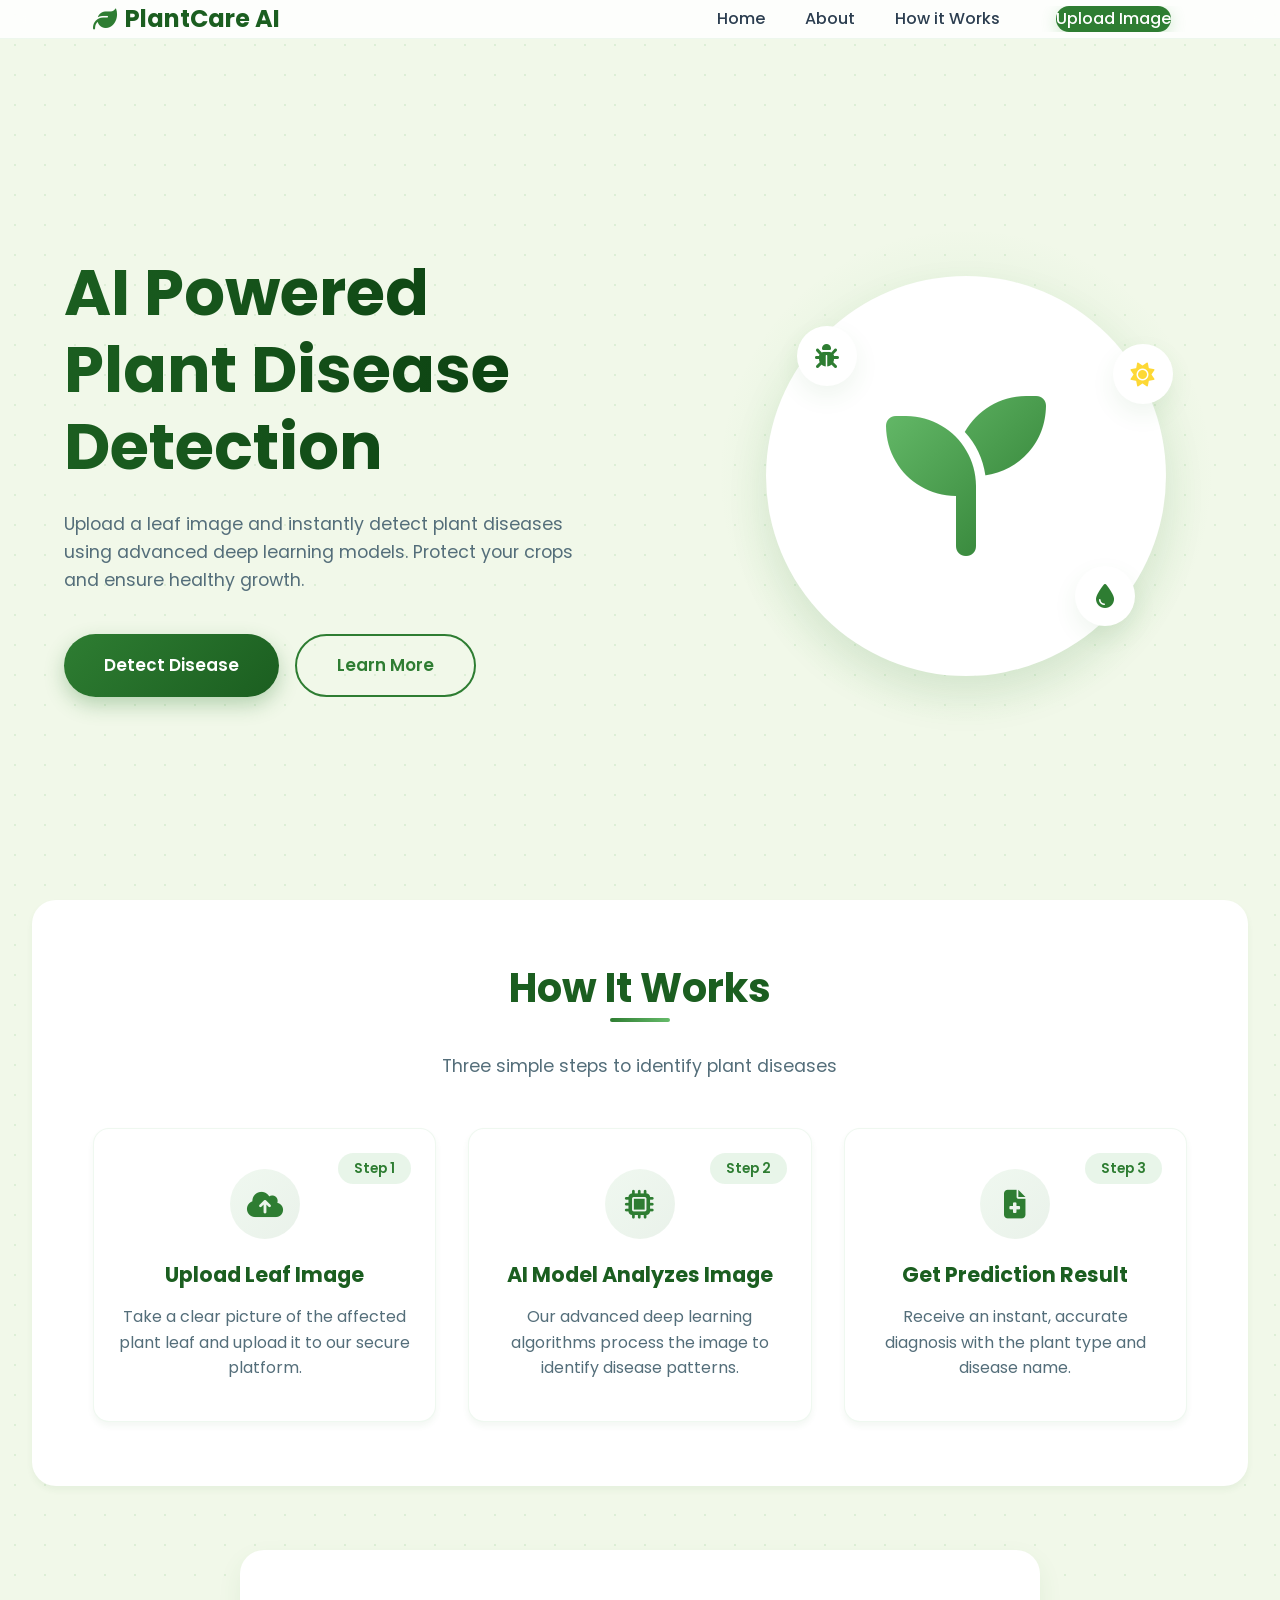
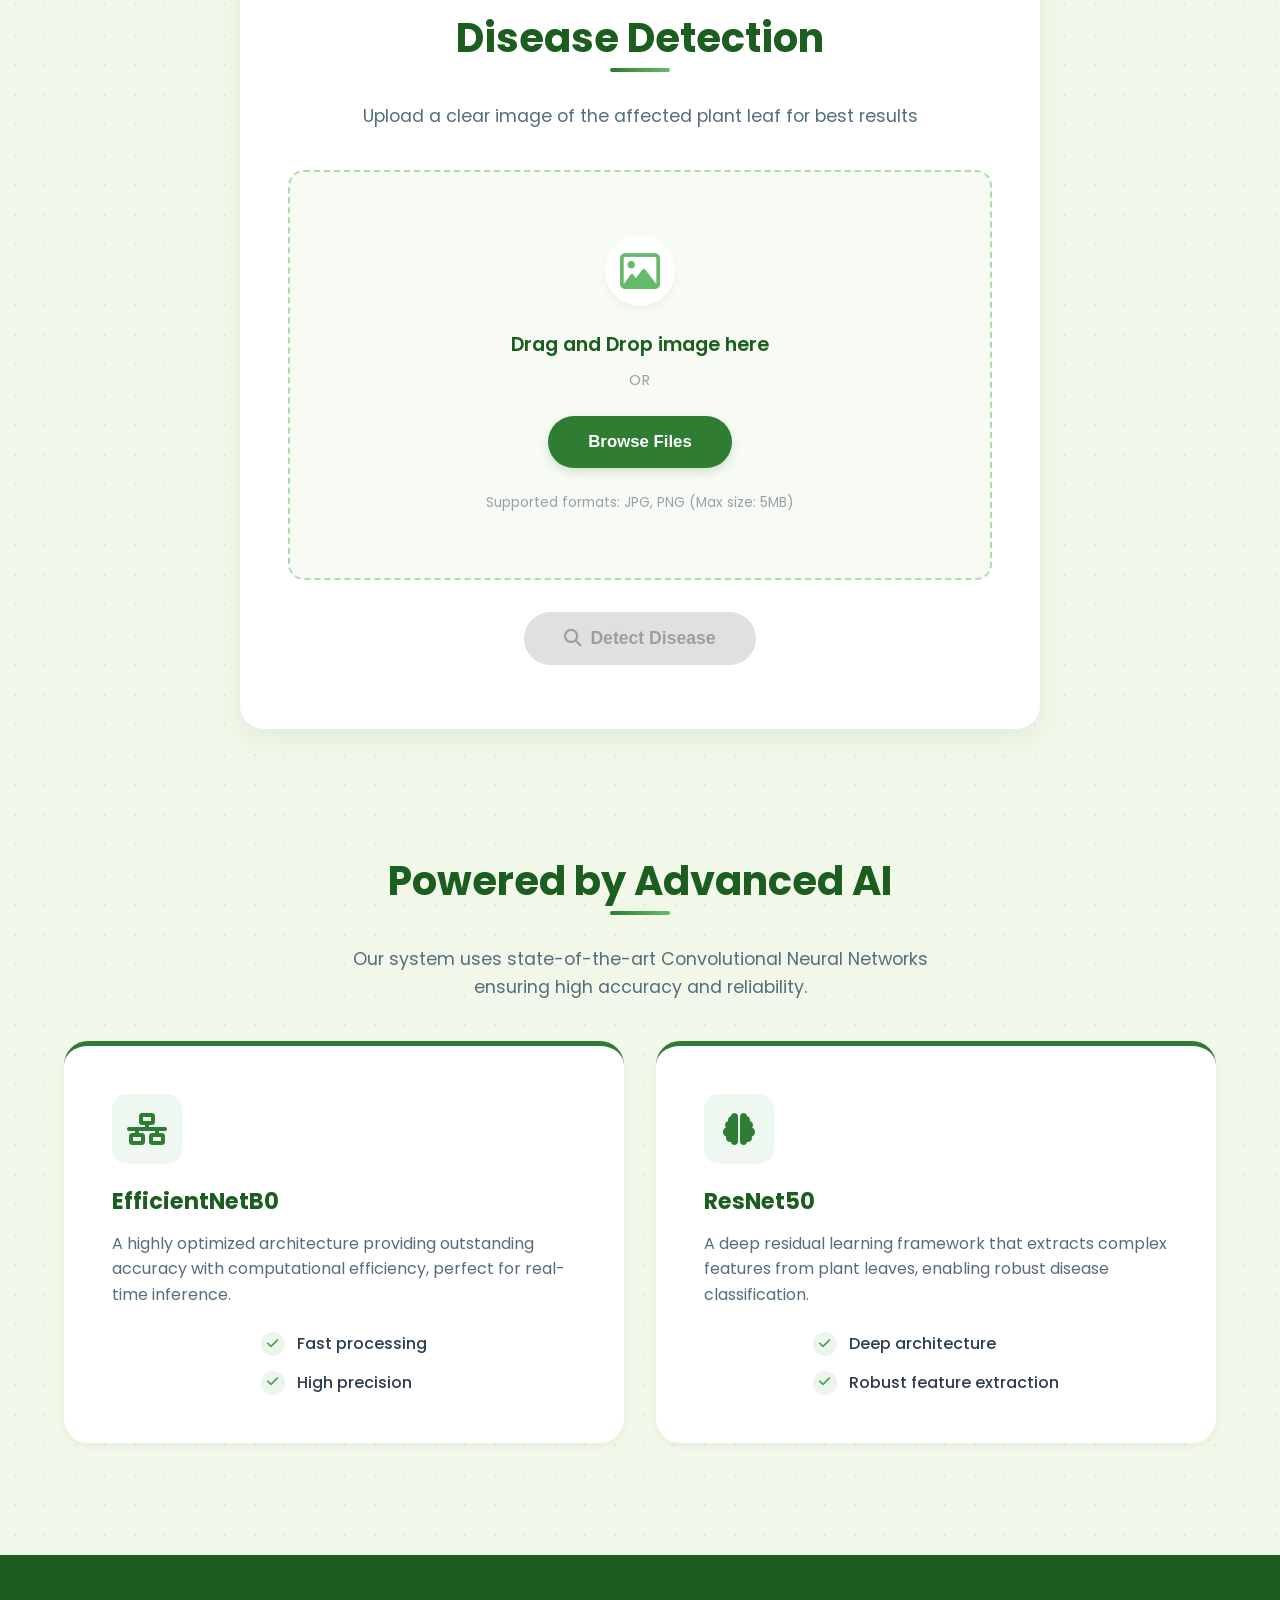
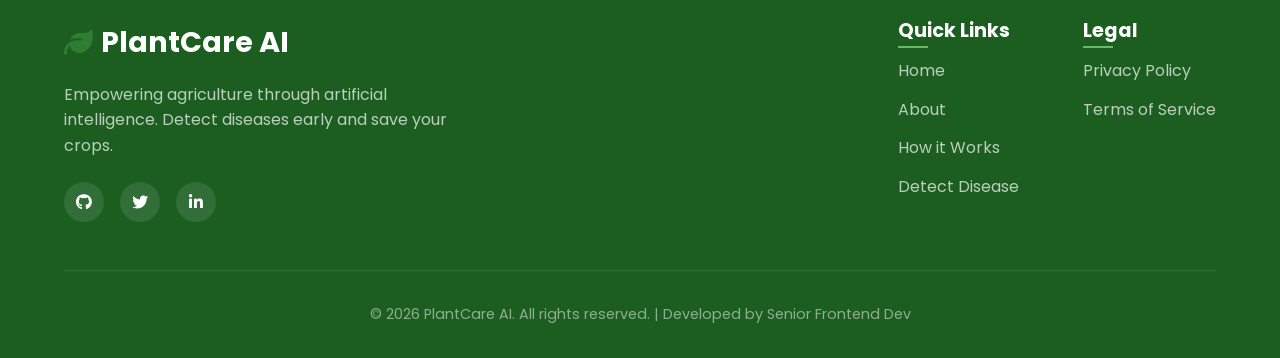
==== frontend/index.html @ 9125e63b "first commit" ====
<!DOCTYPE html>
<html lang="en">
<head>
    <meta charset="UTF-8">
    <meta name="viewport" content="width=device-width, initial-scale=1.0">
    <title>PlantCare AI - Plant Disease Detection</title>
    <!-- Google Fonts: Poppins -->
    <link rel="preconnect" href="https://fonts.googleapis.com">
    <link rel="preconnect" href="https://fonts.gstatic.com" crossorigin>
    <link href="https://fonts.googleapis.com/css2?family=Poppins:wght@300;400;500;600;700&display=swap" rel="stylesheet">
    <!-- Font Awesome for Icons -->
    <link rel="stylesheet" href="https://cdnjs.cloudflare.com/ajax/libs/font-awesome/6.4.0/css/all.min.css">
    <!-- Custom CSS -->
    <link rel="stylesheet" href="css/styles.css">
</head>
<body>
    <!-- Navbar -->
    <nav class="navbar" id="navbar">
        <div class="container nav-container">
            <a href="index.html" class="logo">
                <i class="fa-solid fa-leaf"></i> PlantCare AI
            </a>
            <ul class="nav-links" id="nav-links">
                <li class="mobile-close"><i class="fa-solid fa-times" id="close-menu-btn"></i></li>
                <li><a href="#home">Home</a></li>
                <li><a href="#about">About</a></li>
                <li><a href="#how-it-works">How it Works</a></li>
                <li><a href="#upload" class="nav-btn upload-btn">Upload Image</a></li>
            </ul>
            <div class="mobile-menu-btn" id="mobile-menu-btn">
                <i class="fa-solid fa-bars"></i>
            </div>
        </div>
    </nav>
    <div class="mobile-overlay" id="mobile-overlay"></div>

    <!-- Hero Section -->
    <section id="home" class="hero">
        <div class="container hero-container">
            <div class="hero-content">
                <h1>AI Powered Plant Disease Detection</h1>
                <p>Upload a leaf image and instantly detect plant diseases using advanced deep learning models. Protect your crops and ensure healthy growth.</p>
                <div class="hero-buttons">
                    <a href="#upload" class="btn cta-button">Detect Disease</a>
                    <a href="#how-it-works" class="btn secondary-button">Learn More</a>
                </div>
            </div>
            <div class="hero-image">
                <div class="image-wrapper">
                    <div class="hero-illustration">
                        <i class="fa-solid fa-seedling icon-main"></i>
                        <div class="floating-icon icon-1"><i class="fa-solid fa-bug"></i></div>
                        <div class="floating-icon icon-2"><i class="fa-solid fa-droplet"></i></div>
                        <div class="floating-icon icon-3"><i class="fa-solid fa-sun"></i></div>
                    </div>
                </div>
            </div>
        </div>
    </section>

    <!-- How it Works Section -->
    <section id="how-it-works" class="how-it-works">
        <div class="container">
            <div class="section-header">
                <h2>How It Works</h2>
                <p>Three simple steps to identify plant diseases</p>
            </div>
            <div class="steps-grid">
                <div class="step-card">
                    <div class="step-icon">
                        <i class="fa-solid fa-cloud-arrow-up"></i>
                    </div>
                    <div class="step-badge">Step 1</div>
                    <h3>Upload Leaf Image</h3>
                    <p>Take a clear picture of the affected plant leaf and upload it to our secure platform.</p>
                </div>
                <div class="step-card">
                    <div class="step-icon">
                        <i class="fa-solid fa-microchip"></i>
                    </div>
                    <div class="step-badge">Step 2</div>
                    <h3>AI Model Analyzes Image</h3>
                    <p>Our advanced deep learning algorithms process the image to identify disease patterns.</p>
                </div>
                <div class="step-card">
                    <div class="step-icon">
                        <i class="fa-solid fa-file-medical"></i>
                    </div>
                    <div class="step-badge">Step 3</div>
                    <h3>Get Prediction Result</h3>
                    <p>Receive an instant, accurate diagnosis with the plant type and disease name.</p>
                </div>
            </div>
        </div>
    </section>

    <!-- Image Upload Section -->
    <section id="upload" class="upload-section">
        <div class="container">
            <div class="upload-wrapper">
                <div class="section-header">
                    <h2>Disease Detection</h2>
                    <p>Upload a clear image of the affected plant leaf for best results</p>
                </div>
                
                <div class="upload-card" id="drop-area">
                    <div class="upload-content" id="upload-content">
                        <div class="upload-icon-wrapper">
                            <i class="fa-regular fa-image upload-icon"></i>
                        </div>
                        <p class="upload-title">Drag and Drop image here</p>
                        <span class="upload-divider">or</span>
                        <button class="btn browse-btn" onclick="document.getElementById('file-input').click()">Browse Files</button>
                        <input type="file" id="file-input" hidden accept=".jpg, .jpeg, .png">
                        <p class="file-info">Supported formats: JPG, PNG (Max size: 5MB)</p>
                    </div>
                    
                    <!-- Preview area (hidden initially) -->
                    <div class="preview-container hidden" id="preview-container">
                        <div class="image-preview-wrapper">
                            <img id="image-preview" src="" alt="Image Preview">
                            <button class="remove-btn" id="remove-btn" title="Remove image">
                                <i class="fa-solid fa-times"></i>
                            </button>
                        </div>
                        <div class="file-details">
                            <i class="fa-solid fa-file-image"></i>
                            <span id="file-name-display">image.jpg</span>
                        </div>
                    </div>
                </div>

                <div class="action-buttons">
                    <!-- If the user wants to browse again, they can click Upload Image -->
                    <button id="upload-btn-trigger" class="btn secondary-button" onclick="document.getElementById('file-input').click()" style="display: none;">Upload New Image</button>
                    <button id="detect-btn" class="btn detect-btn" disabled>
                        <i class="fa-solid fa-magnifying-glass"></i> Detect Disease
                    </button>
                </div>

                <!-- Loading State -->
                <div id="loading" class="loading-state hidden">
                    <div class="loader">
                        <div class="circular-loader"></div>
                    </div>
                    <p>AI is analyzing the image...</p>
                    <div class="progress-bar"><div class="progress-fill"></div></div>
                </div>

                <!-- Result Section -->
                <div id="result-section" class="result-section hidden">
                    <h3><i class="fa-solid fa-clipboard-check"></i> Prediction Result</h3>
                    <div class="result-card">
                        <div class="result-grid">
                            <div class="result-item">
                                <div class="result-icon plant-icon"><i class="fa-solid fa-leaf"></i></div>
                                <div class="result-details">
                                    <span class="label">Plant Type</span>
                                    <span class="value badge-plant" id="res-plant">-</span>
                                </div>
                            </div>
                            <div class="result-item">
                                <div class="result-icon disease-icon"><i class="fa-solid fa-virus"></i></div>
                                <div class="result-details">
                                    <span class="label">Disease</span>
                                    <span class="value badge-disease" id="res-disease">-</span>
                                </div>
                            </div>
                            <div class="result-item">
                                <div class="result-icon confidence-icon"><i class="fa-solid fa-chart-pie"></i></div>
                                <div class="result-details">
                                    <span class="label">Confidence Score</span>
                                    <div class="confidence-wrapper">
                                        <span class="value badge-confidence" id="res-confidence">-</span>
                                    </div>
                                </div>
                            </div>
                        </div>
                        <div class="result-actions">
                            <a href="result.html" class="btn outline-btn">View Detailed Report</a>
                        </div>
                    </div>
                </div>
            </div>
        </div>
    </section>

    <!-- Model Info Section -->
    <section id="about" class="model-info">
        <div class="container">
            <div class="info-content">
                <div class="section-header">
                    <h2>Powered by Advanced AI</h2>
                    <p>Our system uses state-of-the-art Convolutional Neural Networks ensuring high accuracy and reliability.</p>
                </div>
                
                <div class="models-grid">
                    <div class="model-card">
                        <div class="model-icon">
                            <i class="fa-solid fa-network-wired"></i>
                        </div>
                        <h3>EfficientNetB0</h3>
                        <p>A highly optimized architecture providing outstanding accuracy with computational efficiency, perfect for real-time inference.</p>
                        <ul class="model-features">
                            <li><i class="fa-solid fa-check"></i> Fast processing</li>
                            <li><i class="fa-solid fa-check"></i> High precision</li>
                        </ul>
                    </div>
                    <div class="model-card">
                        <div class="model-icon">
                            <i class="fa-solid fa-brain"></i>
                        </div>
                        <h3>ResNet50</h3>
                        <p>A deep residual learning framework that extracts complex features from plant leaves, enabling robust disease classification.</p>
                        <ul class="model-features">
                            <li><i class="fa-solid fa-check"></i> Deep architecture</li>
                            <li><i class="fa-solid fa-check"></i> Robust feature extraction</li>
                        </ul>
                    </div>
                </div>
            </div>
        </div>
    </section>

    <!-- Footer -->
    <footer>
        <div class="container footer-container">
            <div class="footer-content">
                <div class="footer-brand">
                    <a href="#" class="logo footer-logo">
                        <i class="fa-solid fa-leaf"></i> PlantCare AI
                    </a>
                    <p class="footer-desc">Empowering agriculture through artificial intelligence. Detect diseases early and save your crops.</p>
                    <div class="social-links">
                        <a href="#" class="social-icon"><i class="fa-brands fa-github"></i></a>
                        <a href="#" class="social-icon"><i class="fa-brands fa-twitter"></i></a>
                        <a href="#" class="social-icon"><i class="fa-brands fa-linkedin-in"></i></a>
                    </div>
                </div>
                
                <div class="footer-links">
                    <div class="link-group">
                        <h4>Quick Links</h4>
                        <ul>
                            <li><a href="#home">Home</a></li>
                            <li><a href="#about">About</a></li>
                            <li><a href="#how-it-works">How it Works</a></li>
                            <li><a href="#upload">Detect Disease</a></li>
                        </ul>
                    </div>
                    <div class="link-group">
                        <h4>Legal</h4>
                        <ul>
                            <li><a href="#">Privacy Policy</a></li>
                            <li><a href="#">Terms of Service</a></li>
                        </ul>
                    </div>
                </div>
            </div>
            <div class="footer-bottom">
                <p>&copy; 2026 PlantCare AI. All rights reserved. | Developed by Senior Frontend Dev</p>
            </div>
        </div>
    </footer>

    <!-- Custom JS -->
    <script src="js/script.js"></script>
</body>
</html>
---- frontend/css/styles.css ----
/* 
   PlantCare AI - Main Stylesheet
   Theme: Plant / Nature / Agriculture
   Mobile-First Responsive Design
*/

/* --- Variables --- */
:root {
    /* Primary Colors */
    --dark-green: #1B5E20;
    --leaf-green: #2E7D32;
    --light-green: #66BB6A;
    --accent-green: #4CAF50;

    /* Background & Neutrals */
    --bg-color: #F1F8E9;
    --bg-card: #FFFFFF;
    --white: #FFFFFF;

    /* Text Colors */
    --text-main: #2C3E50;
    --text-muted: #546E7A;
    --text-light: #90A4AE;

    /* Status Colors */
    --success: #43A047;
    --warning: #FDD835;
    --danger: #E53935;
    --info: #1E88E5;

    /* Effects */
    --shadow-sm: 0 0.25rem 0.375rem rgba(46, 125, 50, 0.06);
    --shadow-md: 0 0.625rem 1.5rem rgba(46, 125, 50, 0.08);
    --shadow-lg: 0 1.25rem 2.5rem rgba(46, 125, 50, 0.12);
    --shadow-hover: 0 1rem 2.2rem rgba(46, 125, 50, 0.18);
    --transition: all 0.3s cubic-bezier(0.25, 0.8, 0.25, 1);

    /* Border Radius */
    --border-radius-sm: 0.5rem;
    --border-radius-md: 1rem;
    --border-radius-lg: 1.5rem;
}

/* --- Base Reset & Setup --- */
* {
    margin: 0;
    padding: 0;
    box-sizing: border-box;
}

html {
    scroll-behavior: smooth;
    font-size: 16px;
}

body {
    font-family: 'Poppins', sans-serif;
    background-color: var(--bg-color);
    color: var(--text-main);
    line-height: 1.6;
    overflow-x: hidden;
    position: relative;
    background-image: radial-gradient(rgba(102, 187, 106, 0.15) 1px, transparent 1px);
    background-size: 30px 30px;
}

img {
    max-width: 100%;
    height: auto;
    display: block;
}

/* --- Layout Containers --- */
.container {
    width: 90%;
    max-width: 1200px;
    margin: 0 auto;
}

section {
    padding: 4rem 0;
}

/* --- Typography --- */
h1,
h2,
h3,
h4,
h5,
h6 {
    font-weight: 700;
    color: var(--dark-green);
    line-height: 1.2;
}

a {
    text-decoration: none;
    color: inherit;
    transition: var(--transition);
}

ul {
    list-style: none;
}

/* --- Common Components --- */
.section-header {
    text-align: center;
    margin-bottom: 2.5rem;
}

.section-header h2 {
    font-size: clamp(2rem, 5vw, 2.5rem);
    margin-bottom: 1rem;
    position: relative;
    display: inline-block;
}

.section-header h2::after {
    content: '';
    position: absolute;
    width: 60px;
    height: 4px;
    background: linear-gradient(90deg, var(--leaf-green), var(--light-green));
    bottom: -10px;
    left: 50%;
    transform: translateX(-50%);
    border-radius: 2px;
}

.section-header p {
    color: var(--text-muted);
    font-size: 1.1rem;
    max-width: 600px;
    margin: 1.5rem auto 0;
}

/* Buttons */
.btn {
    display: flex;
    justify-content: center;
    align-items: center;
    text-align: center;
    padding: 1rem;
    border-radius: 50px;
    font-weight: 600;
    font-size: 1.05rem;
    cursor: pointer;
    transition: var(--transition);
    border: none;
    min-height: 44px;
    /* Mobile touch target size */
    width: 100%;
    /* Default mobile width */
}

.cta-button {
    background: linear-gradient(135deg, var(--leaf-green), var(--dark-green));
    color: var(--white);
    box-shadow: 0 8px 20px rgba(46, 125, 50, 0.3);
}

.cta-button:hover {
    transform: translateY(-3px);
    box-shadow: 0 12px 25px rgba(46, 125, 50, 0.4);
    color: var(--white);
}

.secondary-button {
    background: transparent;
    color: var(--leaf-green);
    border: 2px solid var(--leaf-green);
}

.secondary-button:hover {
    background: rgba(46, 125, 50, 0.05);
}

.outline-btn {
    border: 2px solid var(--leaf-green);
    color: var(--leaf-green);
    display: inline-flex;
}

.outline-btn:hover {
    background: var(--leaf-green);
    color: var(--white);
}

/* --- Navbar (Mobile First) --- */
.navbar {
    position: fixed;
    top: 0;
    left: 0;
    width: 100%;
    background: rgba(255, 255, 255, 0.85);
    backdrop-filter: blur(12px);
    -webkit-backdrop-filter: blur(12px);
    z-index: 1000;
    border-bottom: 1px solid rgba(102, 187, 106, 0.1);
    transition: var(--transition);
    padding: 0 2rem;
}

.navbar.scrolled {
    box-shadow: var(--shadow-sm);
    background: rgba(255, 255, 255, 0.95);
    padding: 0.5rem 0;
}

.nav-container {
    display: flex;
    justify-content: space-between;
    align-items: center;
}

.logo {
    font-size: 1.5rem;
    font-weight: 700;
    color: var(--dark-green);
    display: flex;
    align-items: center;
    gap: 0.5rem;
    z-index: 1001;
}

.logo i {
    color: var(--leaf-green);
}

/* Mobile Menu Button */
.mobile-menu-btn {
    display: block;
    font-size: 1.5rem;
    color: var(--dark-green);
    cursor: pointer;
    z-index: 1001;
    min-height: 44px;
    min-width: 44px;
    display: flex;
    align-items: center;
    justify-content: center;
}

.mobile-close {
    display: block;
    text-align: right;
    margin-bottom: 2rem;
    font-size: 1.5rem;
    color: var(--dark-green);
    cursor: pointer;
}

/* Sliding Mobile Nav */
.nav-links {
    position: fixed;
    top: 0;
    right: -100%;
    height: 100vh;
    width: 80%;
    max-width: 800px;
    background: var(--white);
    box-shadow: -5px 0 15px rgba(0, 0, 0, 0.1);
    display: flex;
    flex-direction: column;
    padding: 2rem;
    transition: right 0.4s ease;
    z-index: 1002;
    overflow-y: auto;
    gap: 1.5rem;
}

.nav-links.active {
    right: 0;
}

.mobile-overlay {
    position: fixed;
    top: 0;
    left: 0;
    width: 100%;
    height: 100%;
    background: rgba(0, 0, 0, 0.5);
    z-index: 1000;
    display: none;
    opacity: 0;
    transition: opacity 0.4s ease;
}

.mobile-overlay.active {
    display: block;
    opacity: 1;
}

.nav-links a {
    color: var(--text-main);
    font-weight: 500;
    font-size: 1.2rem;
    position: relative;
    display: block;
    padding: 1rem 0;
    border-bottom: 1px solid rgba(0, 0, 0, 0.05);
}

.nav-btn {
    background: linear-gradient(135deg, var(--light-green), var(--leaf-green));
    color: var(--white) !important;
    text-align: center;
    border-radius: 50px;
    margin-top: 2rem;
    box-shadow: 0 4px 15px rgba(102, 187, 106, 0.3);
    border: none !important;
}

.navbar .upload-btn {
    margin-left: 1rem;
    margin-right: 1rem;
}

.upload-btn {
    padding: 8px 16px;
    border-radius: 20px;
    background: #2E7D32;
    color: white;
    transition: all 0.3s ease;
}

.upload-btn:hover {
    background: #1B5E20;
    transform: scale(1.05);
}

/* --- Hero Section --- */
.hero {
    min-height: 100vh;
    display: flex;
    align-items: center;
    padding-top: 100px;
    padding-bottom: 3rem;
}

.hero-container {
    display: flex;
    flex-direction: column;
    align-items: center;
    gap: 3rem;
}

.hero-content {
    text-align: center;
    width: 100%;
}

.hero-content h1 {
    font-size: clamp(2.5rem, 8vw, 4rem);
    line-height: 1.2;
    margin-bottom: 1.5rem;
    color: var(--dark-green);
    background: linear-gradient(to right, var(--dark-green), #0a3d0f);
    -webkit-background-clip: text;
    -webkit-text-fill-color: transparent;
}

.hero-content p {
    font-size: 1.1rem;
    color: var(--text-muted);
    margin-bottom: 2.5rem;
}

.hero-buttons {
    display: flex;
    flex-direction: column;
    gap: 1rem;
    width: 100%;
}

.hero-image {
    width: 100%;
    display: flex;
    justify-content: center;
    position: relative;
}

.image-wrapper {
    position: relative;
    width: 100%;
    max-width: 400px;
    aspect-ratio: 1/1;
    background: radial-gradient(circle at center, rgba(102, 187, 106, 0.2) 0%, rgba(241, 248, 233, 0) 70%);
    display: flex;
    justify-content: center;
    align-items: center;
}

.hero-illustration {
    width: 80%;
    height: 80%;
    background: var(--bg-card);
    border-radius: 50%;
    box-shadow: var(--shadow-lg);
    display: flex;
    justify-content: center;
    align-items: center;
    position: relative;
    border: 8px solid rgba(255, 255, 255, 0.6);
}

.icon-main {
    font-size: clamp(5rem, 15vw, 10rem);
    color: var(--leaf-green);
    background: linear-gradient(135deg, var(--light-green), var(--leaf-green));
    -webkit-background-clip: text;
    -webkit-text-fill-color: transparent;
}

.floating-icon {
    position: absolute;
    width: clamp(40px, 10vw, 60px);
    height: clamp(40px, 10vw, 60px);
    background: var(--white);
    border-radius: 50%;
    display: flex;
    justify-content: center;
    align-items: center;
    box-shadow: var(--shadow-md);
    font-size: clamp(1rem, 3vw, 1.5rem);
    color: var(--leaf-green);
}

.icon-1 {
    top: 10%;
    left: 5%;
    animation: float 4s ease-in-out infinite;
}

.icon-2 {
    bottom: 10%;
    right: 5%;
    animation: float 5s ease-in-out infinite 1s;
}

.icon-3 {
    top: 15%;
    right: -5%;
    animation: float 4.5s ease-in-out infinite 2s;
    color: var(--warning);
}

@keyframes float {
    0% {
        transform: translateY(0px);
    }

    50% {
        transform: translateY(-10px);
    }

    100% {
        transform: translateY(0px);
    }
}

/* --- How It Works --- */
.how-it-works {
    background: var(--bg-card);
    position: relative;
    border-radius: var(--border-radius-lg);
    box-shadow: var(--shadow-sm);
    margin: 0 auto;
    width: 95%;
    max-width: 1280px;
}

.steps-grid {
    display: grid;
    grid-template-columns: 1fr;
    gap: 2rem;
    margin-top: 3rem;
}

.step-card {
    text-align: center;
    padding: 2.5rem 1.5rem;
    background: var(--white);
    border-radius: var(--border-radius-md);
    box-shadow: var(--shadow-sm);
    transition: var(--transition);
    position: relative;
    border: 1px solid rgba(102, 187, 106, 0.1);
    z-index: 1;
}

.step-card:hover {
    transform: translateY(-5px);
    box-shadow: var(--shadow-hover);
    border-color: rgba(102, 187, 106, 0.3);
}

.step-badge {
    position: absolute;
    top: 1.5rem;
    right: 1.5rem;
    background: rgba(102, 187, 106, 0.15);
    color: var(--leaf-green);
    padding: 0.3rem 1rem;
    border-radius: 50px;
    font-weight: 600;
    font-size: 0.85rem;
}

.step-icon {
    width: 70px;
    height: 70px;
    background: linear-gradient(135deg, rgba(102, 187, 106, 0.1), rgba(46, 125, 50, 0.1));
    border-radius: 50%;
    display: flex;
    justify-content: center;
    align-items: center;
    margin: 0 auto 1.5rem;
    font-size: 1.8rem;
    color: var(--leaf-green);
    transition: var(--transition);
}

.step-card:hover .step-icon {
    background: linear-gradient(135deg, var(--light-green), var(--leaf-green));
    color: var(--white);
    transform: scale(1.1) rotate(5deg);
}

.step-card h3 {
    font-size: 1.3rem;
    margin-bottom: 1rem;
}

.step-card p {
    color: var(--text-muted);
}

/* --- Upload Section --- */
.upload-wrapper {
    background: var(--white);
    border-radius: var(--border-radius-lg);
    padding: 3rem 1.5rem;
    box-shadow: var(--shadow-md);
    width: 100%;
    max-width: 800px;
    margin: 0 auto;
}

.upload-card {
    border: 2px dashed rgba(102, 187, 106, 0.5);
    border-radius: var(--border-radius-md);
    padding: 3rem 1rem;
    text-align: center;
    background: rgba(241, 248, 233, 0.5);
    transition: var(--transition);
    position: relative;
    width: 100%;
}

.upload-card.dragover {
    background: rgba(241, 248, 233, 1);
    border-color: var(--leaf-green);
    transform: scale(1.02);
}

.upload-icon-wrapper {
    width: 70px;
    height: 70px;
    background: var(--white);
    border-radius: 50%;
    display: flex;
    justify-content: center;
    align-items: center;
    margin: 0 auto 1.5rem;
    box-shadow: var(--shadow-sm);
}

.upload-icon {
    font-size: 2.5rem;
    color: var(--light-green);
}

.upload-title {
    font-size: 1.2rem;
    font-weight: 600;
    color: var(--dark-green);
    margin-bottom: 0.5rem;
}

.upload-divider {
    color: var(--text-light);
    display: block;
    margin-bottom: 1.5rem;
    font-size: 0.9rem;
    text-transform: uppercase;
    letter-spacing: 1px;
}

.browse-btn {
    background: var(--leaf-green);
    color: var(--white);
    width: 100%;
    max-width: 250px;
    margin: 0 auto;
    box-shadow: 0 4px 10px rgba(46, 125, 50, 0.2);
}

.browse-btn:hover {
    background: var(--dark-green);
    transform: translateY(-2px);
}

.file-info {
    margin-top: 1.5rem;
    color: var(--text-light);
    font-size: 0.85rem;
}

.preview-container {
    display: flex;
    flex-direction: column;
    align-items: center;
    animation: fadeIn 0.4s ease-out;
}

.image-preview-wrapper {
    position: relative;
    border-radius: var(--border-radius-sm);
    overflow: hidden;
    box-shadow: var(--shadow-sm);
    width: 100%;
}

#image-preview {
    max-height: 350px;
    width: 100%;
    object-fit: contain;
    border-radius: var(--border-radius-sm);
}

.remove-btn {
    position: absolute;
    top: 10px;
    right: 10px;
    background: rgba(255, 255, 255, 0.9);
    color: var(--danger);
    width: 36px;
    height: 36px;
    border-radius: 50%;
    border: none;
    font-size: 1.2rem;
    cursor: pointer;
    display: flex;
    justify-content: center;
    align-items: center;
    box-shadow: 0 2px 5px rgba(0, 0, 0, 0.2);
    transition: var(--transition);
}

.file-details {
    margin-top: 1rem;
    display: flex;
    align-items: center;
    gap: 0.5rem;
    color: var(--text-main);
    font-weight: 500;
    background: rgba(102, 187, 106, 0.1);
    padding: 0.5rem 1rem;
    border-radius: 50px;
    word-break: break-all;
    font-size: 0.9rem;
}

.file-details i {
    color: var(--leaf-green);
}

.action-buttons {
    display: flex;
    flex-direction: column;
    gap: 1rem;
    margin-top: 2rem;
    width: 100%;
}

.detect-btn {
    background: linear-gradient(135deg, var(--leaf-green), var(--dark-green));
    color: var(--white);
    font-size: 1.1rem;
    gap: 0.5rem;
    box-shadow: 0 8px 20px rgba(46, 125, 50, 0.3);
}

.detect-btn:hover:not(:disabled) {
    transform: translateY(-3px);
    box-shadow: 0 12px 25px rgba(46, 125, 50, 0.4);
}

.detect-btn:disabled {
    background: #E0E0E0;
    color: #9E9E9E;
    cursor: not-allowed;
    box-shadow: none;
}

/* Loading State */
.loading-state {
    text-align: center;
    margin-top: 3rem;
    padding: 2rem 1rem;
    background: #f8f9fa;
    border-radius: var(--border-radius-md);
    animation: fadeIn 0.3s ease;
}

.loader {
    display: flex;
    justify-content: center;
    margin-bottom: 1rem;
}

.circular-loader {
    width: 50px;
    height: 50px;
    border: 4px solid rgba(102, 187, 106, 0.2);
    border-top-color: var(--leaf-green);
    border-radius: 50%;
    animation: spinner 1s linear infinite;
}

@keyframes spinner {
    to {
        transform: rotate(360deg);
    }
}

.progress-bar {
    width: 100%;
    max-width: 300px;
    height: 8px;
    background: #E0E0E0;
    border-radius: 5px;
    margin: 1.5rem auto 0;
    overflow: hidden;
}

.progress-fill {
    height: 100%;
    background: linear-gradient(90deg, var(--light-green), var(--leaf-green));
    width: 0%;
    animation: progress 2s ease-in-out forwards;
}

@keyframes progress {
    0% {
        width: 0%;
    }

    50% {
        width: 60%;
    }

    100% {
        width: 100%;
    }
}

/* Result Section */
.result-section {
    margin-top: 3rem;
    animation: slideUpFade 0.6s cubic-bezier(0.16, 1, 0.3, 1) forwards;
}

.result-section h3 {
    font-size: 1.4rem;
    margin-bottom: 1.5rem;
    display: flex;
    align-items: center;
    gap: 0.5rem;
    color: var(--dark-green);
    justify-content: center;
    text-align: center;
}

.result-section h3 i {
    color: var(--leaf-green);
}

.result-card {
    background: var(--bg-card);
    border-radius: var(--border-radius-md);
    padding: 1.5rem;
    box-shadow: var(--shadow-md);
    border: 1px solid rgba(102, 187, 106, 0.15);
}

.result-grid {
    display: flex;
    flex-direction: column;
    gap: 1rem;
}

.result-item {
    display: flex;
    align-items: center;
    gap: 1rem;
    padding: 1rem;
    background: rgba(241, 248, 233, 0.4);
    border-radius: var(--border-radius-sm);
    transition: var(--transition);
    width: 100%;
}

.result-icon {
    width: 45px;
    height: 45px;
    border-radius: 10px;
    display: flex;
    justify-content: center;
    align-items: center;
    font-size: 1.2rem;
    flex-shrink: 0;
}

.plant-icon {
    background: rgba(30, 136, 229, 0.1);
    color: var(--info);
}

.disease-icon {
    background: rgba(229, 57, 53, 0.1);
    color: var(--danger);
}

.confidence-icon {
    background: rgba(67, 160, 71, 0.1);
    color: var(--success);
}

.result-details {
    display: flex;
    flex-direction: column;
    gap: 0.2rem;
}

.result-details .label {
    font-size: 0.85rem;
    color: var(--text-muted);
    text-transform: uppercase;
    letter-spacing: 0.5px;
    font-weight: 500;
}

.result-details .value {
    font-size: 1.1rem;
    font-weight: 700;
    color: var(--text-main);
}

.confidence-wrapper {
    display: flex;
    align-items: center;
    gap: 0.5rem;
}

.badge-plant {
    color: var(--info);
}

.badge-disease {
    color: var(--danger);
}

.badge-confidence {
    color: var(--success);
}

.result-actions {
    margin-top: 2rem;
    text-align: center;
    border-top: 1px solid rgba(0, 0, 0, 0.05);
    padding-top: 1.5rem;
}

.outline-btn {
    width: 100%;
    margin: 0 auto;
}

@keyframes slideUpFade {
    from {
        opacity: 0;
        transform: translateY(30px);
    }

    to {
        opacity: 1;
        transform: translateY(0);
    }
}

@keyframes fadeIn {
    from {
        opacity: 0;
    }

    to {
        opacity: 1;
    }
}

/* --- Model Info --- */
.model-info {
    margin-bottom: 3rem;
}

.models-grid {
    display: grid;
    grid-template-columns: 1fr;
    gap: 2rem;
    margin-top: 2rem;
}

.model-card {
    background: var(--white);
    padding: 2rem 1.5rem;
    border-radius: var(--border-radius-lg);
    box-shadow: var(--shadow-sm);
    transition: var(--transition);
    border-top: 5px solid var(--leaf-green);
    text-align: center;
}

.model-card:hover {
    transform: translateY(-5px);
    box-shadow: var(--shadow-md);
}

.model-icon {
    width: 70px;
    height: 70px;
    background: rgba(102, 187, 106, 0.1);
    border-radius: 15px;
    display: flex;
    justify-content: center;
    align-items: center;
    font-size: 2rem;
    color: var(--leaf-green);
    margin: 0 auto 1.5rem;
}

.model-card h3 {
    font-size: 1.4rem;
    margin-bottom: 1rem;
}

.model-card p {
    color: var(--text-muted);
    margin-bottom: 1.5rem;
}

.model-features {
    display: flex;
    flex-direction: column;
    gap: 0.8rem;
    text-align: left;
    margin: 0 auto;
    width: fit-content;
}

.model-features li {
    display: flex;
    align-items: center;
    gap: 0.8rem;
    color: var(--text-main);
    font-weight: 500;
}

.model-features i {
    color: var(--success);
    background: rgba(67, 160, 71, 0.1);
    width: 24px;
    height: 24px;
    border-radius: 50%;
    display: flex;
    justify-content: center;
    align-items: center;
    font-size: 0.8rem;
}

/* --- Footer --- */
footer {
    background: var(--dark-green);
    color: var(--white);
    padding: 4rem 0 2rem;
}

.footer-content {
    display: flex;
    flex-direction: column;
    gap: 3rem;
    margin-bottom: 3rem;
    text-align: center;
}

.footer-brand {
    display: flex;
    flex-direction: column;
    align-items: center;
}

.footer-logo {
    color: var(--white);
    font-size: 1.8rem;
    margin-bottom: 1rem;
}

.footer-desc {
    color: rgba(255, 255, 255, 0.7);
    margin-bottom: 1.5rem;
    max-width: 400px;
}

.social-links {
    display: flex;
    justify-content: center;
    gap: 1rem;
}

.social-icon {
    width: 40px;
    height: 40px;
    background: rgba(255, 255, 255, 0.1);
    border-radius: 50%;
    display: flex;
    justify-content: center;
    align-items: center;
    color: var(--white);
    transition: var(--transition);
}

.social-icon:hover {
    background: var(--light-green);
    transform: translateY(-3px);
}

.footer-links {
    display: flex;
    flex-direction: column;
    gap: 2rem;
}

.link-group h4 {
    color: var(--white);
    font-size: 1.2rem;
    margin-bottom: 1rem;
    position: relative;
    display: inline-block;
}

.link-group h4::after {
    content: '';
    position: absolute;
    width: 30px;
    height: 2px;
    background: var(--light-green);
    bottom: -6px;
    left: 50%;
    transform: translateX(-50%);
}

.link-group ul {
    display: flex;
    flex-direction: column;
    gap: 0.8rem;
}

.link-group a {
    color: rgba(255, 255, 255, 0.7);
}

.link-group a:hover {
    color: var(--light-green);
}

.footer-bottom {
    text-align: center;
    padding-top: 2rem;
    border-top: 1px solid rgba(255, 255, 255, 0.1);
    color: rgba(255, 255, 255, 0.5);
    font-size: 0.9rem;
}

/* --- Helpers --- */
.hidden {
    display: none !important;
}

/* ========================================================= */
/*                   MEDIA QUERIES (DESKTOP FIRST -> UP)     */
/* ========================================================= */

/* Tablet (768px and up) */
@media (min-width: 768px) {
    .hero-container {
        text-align: left;
    }

    .hero-buttons {
        flex-direction: row;
        width: auto;
    }

    .btn {
        width: auto;
        padding: 1rem 2.5rem;
    }

    .action-buttons {
        flex-direction: row;
        justify-content: center;
    }

    .outline-btn {
        width: auto;
        padding: 0.8rem 2.5rem;
    }

    .steps-grid {
        grid-template-columns: repeat(2, 1fr);
    }

    .models-grid {
        grid-template-columns: repeat(2, 1fr);
    }

    .footer-content {
        flex-direction: row;
        flex-wrap: wrap;
        text-align: left;
        justify-content: space-between;
    }

    .footer-brand {
        align-items: flex-start;
        max-width: 400px;
    }

    .footer-desc {
        text-align: left;
    }

    .footer-links {
        flex-direction: row;
        gap: 4rem;
    }

    .link-group h4::after {
        left: 0;
        transform: none;
    }

    .result-grid {
        flex-direction: row;
        flex-wrap: wrap;
    }

    .result-item {
        flex: 1 1 30%;
    }
}

/* Desktop/Laptop (1024px and up) */
@media (min-width: 1024px) {
    .container {
        max-width: 1280px;
    }

    /* Navbar Desktop */
    .mobile-menu-btn,
    .mobile-close {
        display: none;
    }

    .nav-links {
        position: static;
        height: auto;
        width: auto;
        background: transparent;
        box-shadow: none;
        flex-direction: row;
        padding: 0;
        align-items: center;
        gap: 2.5rem;
    }

    .nav-links a {
        padding: 0;
        border: none;
        font-size: 1rem;
    }

    .nav-links a:not(.nav-btn)::after {
        content: '';
        position: absolute;
        width: 0;
        height: 2px;
        bottom: -4px;
        left: 0;
        background-color: var(--leaf-green);
        transition: width 0.3s ease;
    }

    .nav-links a:not(.nav-btn):hover::after {
        width: 100%;
    }

    .nav-links a:not(.nav-btn):hover {
        color: var(--leaf-green);
    }

    .nav-btn {
        margin-top: 0;
        padding: 0.7rem 1.8rem;
    }

    /* Hero Desktop */
    .hero-container {
        flex-direction: row;
        justify-content: space-between;
        align-items: center;
    }

    .hero-content {
        flex: 1;
        text-align: left;
        padding-right: 3rem;
    }

    .hero-image {
        flex: 1;
        justify-content: flex-end;
    }

    .image-wrapper {
        width: 100%;
        max-width: 500px;
    }

    .hero-illustration {
        border-width: 12px;
    }

    /* Features / Cards Desktop */
    .steps-grid {
        grid-template-columns: repeat(3, 1fr);
    }

    .upload-wrapper {
        padding: 4rem 3rem;
    }

    .upload-card {
        padding: 4rem 2rem;
    }

    .result-item {
        align-items: flex-start;
        padding: 1.5rem;
    }

    .model-card {
        padding: 3rem;
        text-align: left;
    }

    .model-icon {
        margin: 0 0 1.5rem 0;
    }
}

/* Large Screens (1440px and up) */
@media (min-width: 1440px) {
    .container {
        max-width: 1400px;
    }
}
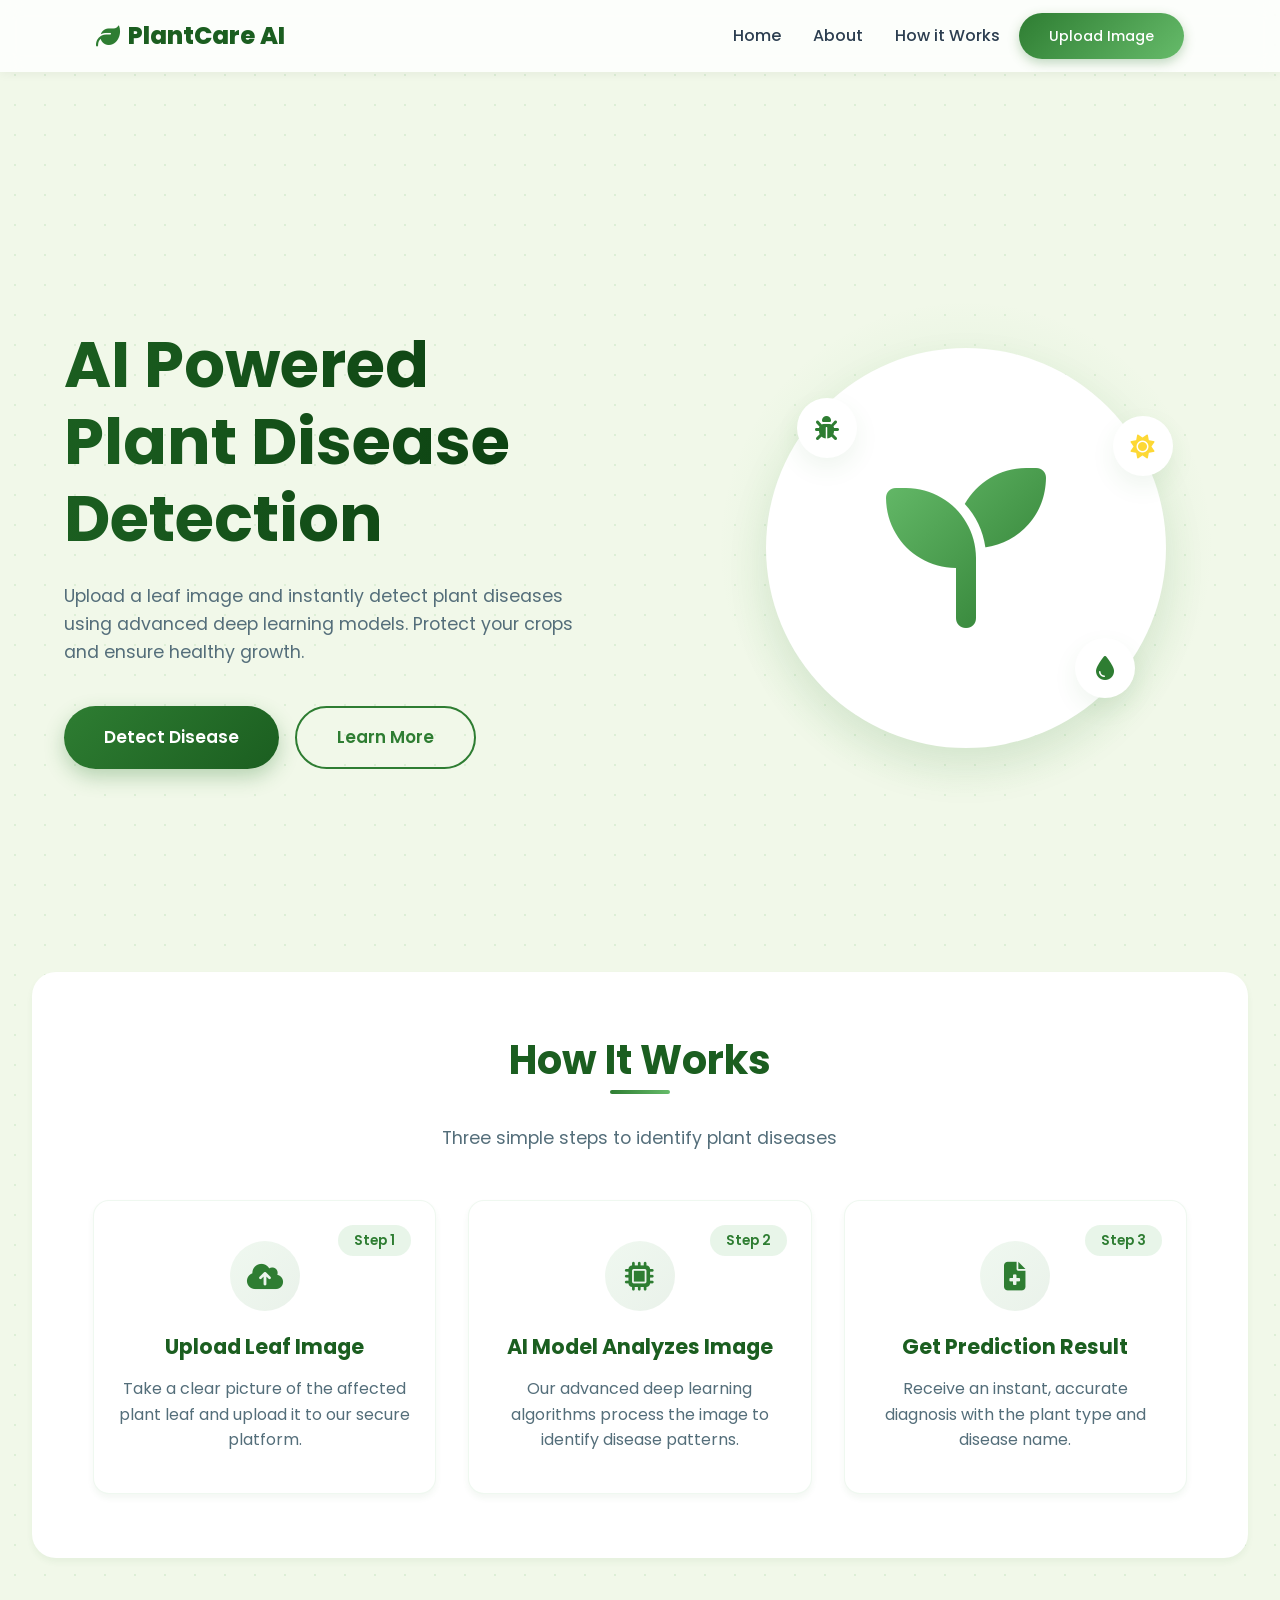
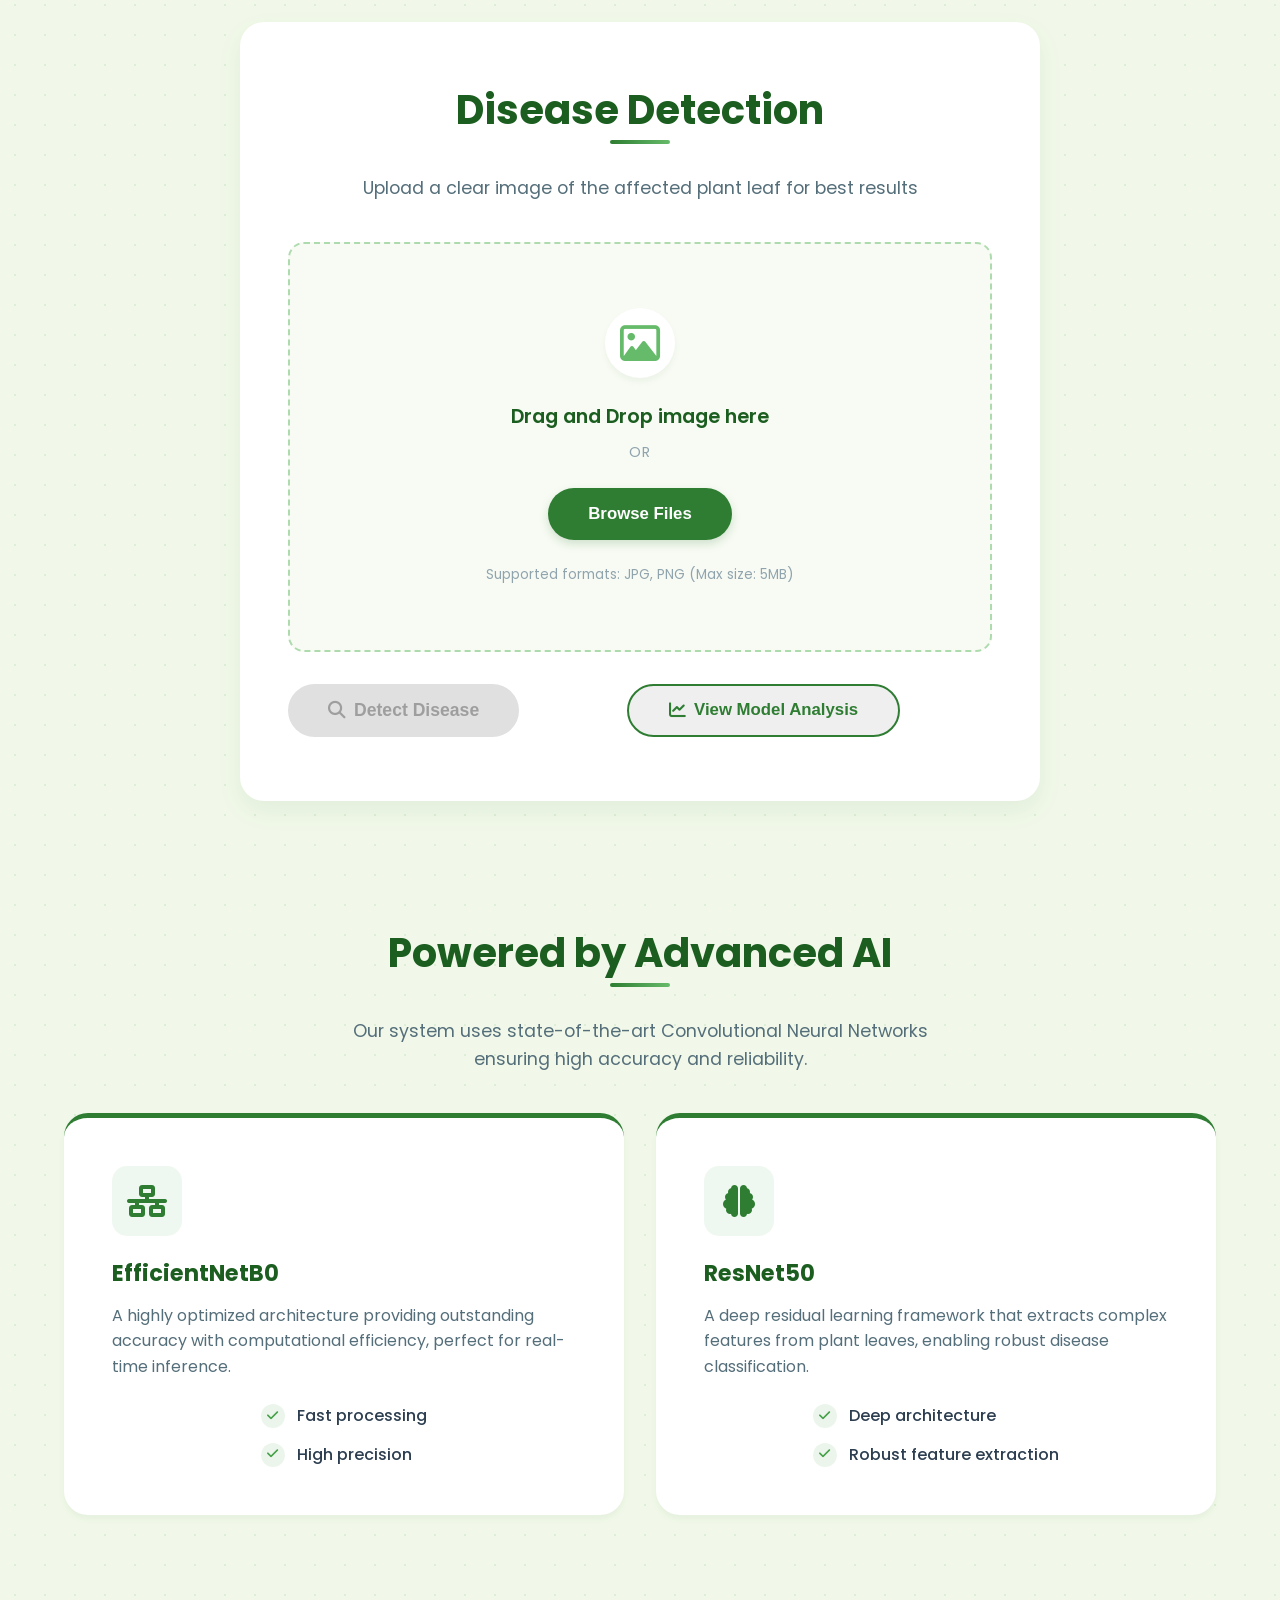
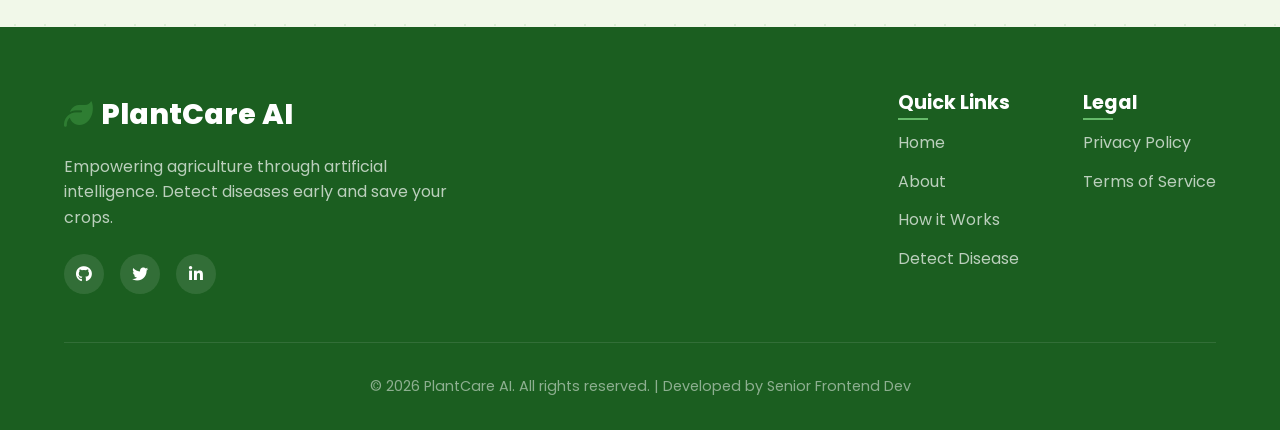
==== commit 22701193: "Refactor backend predictive pipeline internally and update gitignore" ====
--- a/frontend/index.html
+++ b/frontend/index.html
@@ -1,5 +1,6 @@
 <!DOCTYPE html>
 <html lang="en">
+
 <head>
     <meta charset="UTF-8">
     <meta name="viewport" content="width=device-width, initial-scale=1.0">
@@ -7,12 +8,14 @@
     <!-- Google Fonts: Poppins -->
     <link rel="preconnect" href="https://fonts.googleapis.com">
     <link rel="preconnect" href="https://fonts.gstatic.com" crossorigin>
-    <link href="https://fonts.googleapis.com/css2?family=Poppins:wght@300;400;500;600;700&display=swap" rel="stylesheet">
+    <link href="https://fonts.googleapis.com/css2?family=Poppins:wght@300;400;500;600;700&display=swap"
+        rel="stylesheet">
     <!-- Font Awesome for Icons -->
     <link rel="stylesheet" href="https://cdnjs.cloudflare.com/ajax/libs/font-awesome/6.4.0/css/all.min.css">
     <!-- Custom CSS -->
     <link rel="stylesheet" href="css/styles.css">
 </head>
+
 <body>
     <!-- Navbar -->
     <nav class="navbar" id="navbar">
@@ -20,15 +23,17 @@
             <a href="index.html" class="logo">
                 <i class="fa-solid fa-leaf"></i> PlantCare AI
             </a>
-            <ul class="nav-links" id="nav-links">
-                <li class="mobile-close"><i class="fa-solid fa-times" id="close-menu-btn"></i></li>
-                <li><a href="#home">Home</a></li>
-                <li><a href="#about">About</a></li>
-                <li><a href="#how-it-works">How it Works</a></li>
-                <li><a href="#upload" class="nav-btn upload-btn">Upload Image</a></li>
-            </ul>
-            <div class="mobile-menu-btn" id="mobile-menu-btn">
-                <i class="fa-solid fa-bars"></i>
+            <div class="nav-right">
+                <ul class="nav-links" id="nav-links">
+                    <li class="mobile-close"><i class="fa-solid fa-times" id="close-menu-btn"></i></li>
+                    <li><a href="#home">Home</a></li>
+                    <li><a href="#about">About</a></li>
+                    <li><a href="#how-it-works">How it Works</a></li>
+                </ul>
+                <a href="#upload" class="upload-btn">Upload Image</a>
+                <div class="mobile-menu-btn" id="mobile-menu-btn">
+                    <i class="fa-solid fa-bars"></i>
+                </div>
             </div>
         </div>
     </nav>
@@ -39,7 +44,8 @@
         <div class="container hero-container">
             <div class="hero-content">
                 <h1>AI Powered Plant Disease Detection</h1>
-                <p>Upload a leaf image and instantly detect plant diseases using advanced deep learning models. Protect your crops and ensure healthy growth.</p>
+                <p>Upload a leaf image and instantly detect plant diseases using advanced deep learning models. Protect
+                    your crops and ensure healthy growth.</p>
                 <div class="hero-buttons">
                     <a href="#upload" class="btn cta-button">Detect Disease</a>
                     <a href="#how-it-works" class="btn secondary-button">Learn More</a>
@@ -102,7 +108,7 @@
                     <h2>Disease Detection</h2>
                     <p>Upload a clear image of the affected plant leaf for best results</p>
                 </div>
-                
+
                 <div class="upload-card" id="drop-area">
                     <div class="upload-content" id="upload-content">
                         <div class="upload-icon-wrapper">
@@ -110,11 +116,12 @@
                         </div>
                         <p class="upload-title">Drag and Drop image here</p>
                         <span class="upload-divider">or</span>
-                        <button class="btn browse-btn" onclick="document.getElementById('file-input').click()">Browse Files</button>
+                        <button class="btn browse-btn" onclick="document.getElementById('file-input').click()">Browse
+                            Files</button>
                         <input type="file" id="file-input" hidden accept=".jpg, .jpeg, .png">
                         <p class="file-info">Supported formats: JPG, PNG (Max size: 5MB)</p>
                     </div>
-                    
+
                     <!-- Preview area (hidden initially) -->
                     <div class="preview-container hidden" id="preview-container">
                         <div class="image-preview-wrapper">
@@ -132,9 +139,14 @@
 
                 <div class="action-buttons">
                     <!-- If the user wants to browse again, they can click Upload Image -->
-                    <button id="upload-btn-trigger" class="btn secondary-button" onclick="document.getElementById('file-input').click()" style="display: none;">Upload New Image</button>
+                    <button id="upload-btn-trigger" class="btn secondary-button"
+                        onclick="document.getElementById('file-input').click()" style="display: none;">Upload New
+                        Image</button>
                     <button id="detect-btn" class="btn detect-btn" disabled>
                         <i class="fa-solid fa-magnifying-glass"></i> Detect Disease
+                    </button>
+                    <button id="analysis-btn" class="btn outline-btn" style="display: flex; gap: 0.5rem;">
+                        <i class="fa-solid fa-chart-line"></i> View Model Analysis
                     </button>
                 </div>
 
@@ -144,7 +156,9 @@
                         <div class="circular-loader"></div>
                     </div>
                     <p>AI is analyzing the image...</p>
-                    <div class="progress-bar"><div class="progress-fill"></div></div>
+                    <div class="progress-bar">
+                        <div class="progress-fill"></div>
+                    </div>
                 </div>
 
                 <!-- Result Section -->
@@ -181,6 +195,63 @@
                         </div>
                     </div>
                 </div>
+
+                <!-- Analysis Panel -->
+                <div id="analysis-panel" class="analysis-panel hidden">
+                    <div class="analysis-header">
+                        <h3><i class="fa-solid fa-chart-line"></i> Model Insights & Analysis</h3>
+                    </div>
+                    
+                    <div class="analysis-grid">
+                        <div class="analysis-item">
+                            <h4 class="analysis-title">Confidence Comparison</h4>
+                            <div class="analysis-img-wrapper">
+                                <img src="../Images/confidence_comparison.png" alt="Confidence Comparison" loading="lazy">
+                            </div>
+                            <p class="analysis-desc">Comparison between Stage-1 (ResNet50) and Stage-2 (EfficientNetB0) confidence scores.</p>
+                        </div>
+                        
+                        <div class="analysis-item">
+                            <h4 class="analysis-title">ResNet50 Confusion Matrix</h4>
+                            <div class="analysis-img-wrapper">
+                                <img src="../Images/resnet_confusion_matrix.png" alt="ResNet50 Confusion Matrix" loading="lazy">
+                            </div>
+                            <p class="analysis-desc">Detailed performance matrix for our robust feature extraction model.</p>
+                        </div>
+
+                        <div class="analysis-item">
+                            <h4 class="analysis-title">EfficientNetB0 Confusion Matrix</h4>
+                            <div class="analysis-img-wrapper">
+                                <img src="../Images/efficientnet_confusion_matrix.png" alt="EfficientNetB0 Confusion Matrix" loading="lazy">
+                            </div>
+                            <p class="analysis-desc">Breakdown of classification accuracy for the high-precision stage 2 model.</p>
+                        </div>
+
+                        <div class="analysis-item">
+                            <h4 class="analysis-title">EfficientNet Training History</h4>
+                            <div class="analysis-img-wrapper">
+                                <img src="../Images/efficientnet_history.png" alt="EfficientNet History" loading="lazy">
+                            </div>
+                            <p class="analysis-desc">Training and validation accuracy/loss over epochs.</p>
+                        </div>
+
+                        <div class="analysis-item">
+                            <h4 class="analysis-title">Sample Prediction</h4>
+                            <div class="analysis-img-wrapper">
+                                <img src="../Images/sample_prediction.png" alt="Sample Prediction" loading="lazy">
+                            </div>
+                            <p class="analysis-desc">Example of how our models predict and categorize a diseased leaf.</p>
+                        </div>
+
+                        <div class="analysis-item">
+                            <h4 class="analysis-title">Batch Predictions</h4>
+                            <div class="analysis-img-wrapper">
+                                <img src="../Images/batch_predictions.png" alt="Batch Predictions" loading="lazy">
+                            </div>
+                            <p class="analysis-desc">Robust visualization of the model processing multiple images concurrently.</p>
+                        </div>
+                    </div>
+                </div>
             </div>
         </div>
     </section>
@@ -191,16 +262,18 @@
             <div class="info-content">
                 <div class="section-header">
                     <h2>Powered by Advanced AI</h2>
-                    <p>Our system uses state-of-the-art Convolutional Neural Networks ensuring high accuracy and reliability.</p>
-                </div>
-                
+                    <p>Our system uses state-of-the-art Convolutional Neural Networks ensuring high accuracy and
+                        reliability.</p>
+                </div>
+
                 <div class="models-grid">
                     <div class="model-card">
                         <div class="model-icon">
                             <i class="fa-solid fa-network-wired"></i>
                         </div>
                         <h3>EfficientNetB0</h3>
-                        <p>A highly optimized architecture providing outstanding accuracy with computational efficiency, perfect for real-time inference.</p>
+                        <p>A highly optimized architecture providing outstanding accuracy with computational efficiency,
+                            perfect for real-time inference.</p>
                         <ul class="model-features">
                             <li><i class="fa-solid fa-check"></i> Fast processing</li>
                             <li><i class="fa-solid fa-check"></i> High precision</li>
@@ -211,7 +284,8 @@
                             <i class="fa-solid fa-brain"></i>
                         </div>
                         <h3>ResNet50</h3>
-                        <p>A deep residual learning framework that extracts complex features from plant leaves, enabling robust disease classification.</p>
+                        <p>A deep residual learning framework that extracts complex features from plant leaves, enabling
+                            robust disease classification.</p>
                         <ul class="model-features">
                             <li><i class="fa-solid fa-check"></i> Deep architecture</li>
                             <li><i class="fa-solid fa-check"></i> Robust feature extraction</li>
@@ -230,14 +304,15 @@
                     <a href="#" class="logo footer-logo">
                         <i class="fa-solid fa-leaf"></i> PlantCare AI
                     </a>
-                    <p class="footer-desc">Empowering agriculture through artificial intelligence. Detect diseases early and save your crops.</p>
+                    <p class="footer-desc">Empowering agriculture through artificial intelligence. Detect diseases early
+                        and save your crops.</p>
                     <div class="social-links">
                         <a href="#" class="social-icon"><i class="fa-brands fa-github"></i></a>
                         <a href="#" class="social-icon"><i class="fa-brands fa-twitter"></i></a>
                         <a href="#" class="social-icon"><i class="fa-brands fa-linkedin-in"></i></a>
                     </div>
                 </div>
-                
+
                 <div class="footer-links">
                     <div class="link-group">
                         <h4>Quick Links</h4>
@@ -266,4 +341,5 @@
     <!-- Custom JS -->
     <script src="js/script.js"></script>
 </body>
-</html>
+
+</html>
--- a/frontend/css/styles.css
+++ b/frontend/css/styles.css
@@ -189,17 +189,31 @@
 
 /* --- Navbar (Mobile First) --- */
 .navbar {
-    position: fixed;
+    position: sticky;
     top: 0;
     left: 0;
     width: 100%;
-    background: rgba(255, 255, 255, 0.85);
-    backdrop-filter: blur(12px);
-    -webkit-backdrop-filter: blur(12px);
+    background: rgba(255, 255, 255, 0.8);
+    backdrop-filter: blur(10px);
+    -webkit-backdrop-filter: blur(10px);
     z-index: 1000;
-    border-bottom: 1px solid rgba(102, 187, 106, 0.1);
+    box-shadow: 0 2px 10px rgba(0, 0, 0, 0.05);
     transition: var(--transition);
-    padding: 0 2rem;
+}
+
+.nav-container {
+    max-width: 1200px;
+    margin: auto;
+    padding: 0.8rem 2rem;
+    display: flex;
+    justify-content: space-between;
+    align-items: center;
+}
+
+.nav-right {
+    display: flex;
+    align-items: center;
+    gap: 1.2rem;
 }
 
 .navbar.scrolled {
@@ -216,12 +230,13 @@
 
 .logo {
     font-size: 1.5rem;
-    font-weight: 700;
+    font-weight: 800;
     color: var(--dark-green);
     display: flex;
     align-items: center;
-    gap: 0.5rem;
+    gap: 8px;
     z-index: 1001;
+    text-decoration: none;
 }
 
 .logo i {
@@ -312,22 +327,27 @@
     border: none !important;
 }
 
-.navbar .upload-btn {
-    margin-left: 1rem;
-    margin-right: 1rem;
-}
-
 .upload-btn {
-    padding: 8px 16px;
-    border-radius: 20px;
-    background: #2E7D32;
+    background: linear-gradient(135deg, #2E7D32, #66BB6A);
     color: white;
+    padding: 12px 30px;
+    border-radius: 50px;
+    font-weight: 500;
+    font-size: 14px;
+    box-shadow: 0 4px 12px rgba(46, 125, 50, 0.3);
     transition: all 0.3s ease;
+    text-decoration: none;
+    display: flex;
+    align-items: center;
+    justify-content: center;
+    white-space: nowrap;
+    overflow: hidden;
 }
 
 .upload-btn:hover {
-    background: #1B5E20;
-    transform: scale(1.05);
+    /* transform: translateY(-1px); */
+    box-shadow: 0 6px 18px rgba(46, 125, 50, 0.4);
+    color: white;
 }
 
 /* --- Hero Section --- */
@@ -358,6 +378,7 @@
     color: var(--dark-green);
     background: linear-gradient(to right, var(--dark-green), #0a3d0f);
     -webkit-background-clip: text;
+    background-clip: text;
     -webkit-text-fill-color: transparent;
 }
 
@@ -410,6 +431,7 @@
     color: var(--leaf-green);
     background: linear-gradient(135deg, var(--light-green), var(--leaf-green));
     -webkit-background-clip: text;
+    background-clip: text;
     -webkit-text-fill-color: transparent;
 }
 
@@ -1098,6 +1120,133 @@
     display: none !important;
 }
 
+/* --- Analysis Panel --- */
+.analysis-panel {
+    background: #f9fff9;
+    border-radius: var(--border-radius-lg);
+    box-shadow: var(--shadow-md);
+    border: 1px solid rgba(102, 187, 106, 0.2);
+    /* For toggle animation */
+    max-height: 0;
+    overflow: hidden;
+    opacity: 0;
+    transform: translateY(-10px);
+    transition: all 0.4s ease-in-out;
+    margin-top: 0;
+    padding: 0 2rem;
+}
+
+.analysis-panel.show {
+    max-height: 4000px;
+    opacity: 1;
+    transform: translateY(0);
+    padding: 2rem;
+    margin-top: 3rem;
+}
+
+.analysis-header {
+    text-align: center;
+    margin-bottom: 2rem;
+    border-bottom: 2px solid rgba(102, 187, 106, 0.2);
+    padding-bottom: 1rem;
+}
+
+.analysis-header h3 {
+    font-size: 1.5rem;
+    display: flex;
+    justify-content: center;
+    align-items: center;
+    gap: 0.5rem;
+    color: var(--dark-green);
+}
+
+.analysis-grid {
+    display: flex;
+    flex-direction: column;
+    gap: 2rem;
+}
+
+.analysis-item {
+    background: var(--white);
+    border-radius: var(--border-radius-md);
+    padding: 1.5rem;
+    box-shadow: var(--shadow-sm);
+    transition: var(--transition);
+    border: 1px solid rgba(0,0,0,0.05);
+    width: 100%;
+    max-width: 700px;
+    margin: 0 auto;
+}
+
+@media (max-width: 768px) {
+    .analysis-item {
+        max-width: 100%;
+    }
+}
+
+.analysis-item:hover {
+    box-shadow: var(--shadow-hover);
+    transform: translateY(-3px);
+}
+
+.analysis-title {
+    font-size: 1.1rem;
+    color: var(--dark-green);
+    margin-bottom: 1rem;
+    text-align: center;
+}
+
+.analysis-img-wrapper {
+    width: 100%;
+    border-radius: var(--border-radius-sm);
+    overflow: hidden;
+    margin-bottom: 1rem;
+    background: #f5f5f5;
+    position: relative;
+    min-height: 200px;
+}
+
+/* Skeleton Loading Effect */
+.analysis-img-wrapper::before {
+    content: '';
+    position: absolute;
+    top: 0; left: 0; right: 0; bottom: 0;
+    background: linear-gradient(90deg, #f0f0f0 25%, #e0e0e0 50%, #f0f0f0 75%);
+    background-size: 200% 100%;
+    animation: loading 1.5s infinite;
+    z-index: 1;
+}
+
+.analysis-img-wrapper img {
+    width: 100%;
+    height: auto;
+    object-fit: contain;
+    border-radius: 10px;
+    transition: transform 0.5s ease;
+    position: relative;
+    z-index: 2;
+}
+
+/* Hide skeleton once image loads fully, visually it overlays it anyway but just in case */
+.analysis-img-wrapper img[src] {
+    background: transparent;
+}
+
+.analysis-img-wrapper img:hover {
+    transform: scale(1.05);
+}
+
+.analysis-desc {
+    font-size: 0.9rem;
+    color: var(--text-muted);
+    text-align: center;
+    line-height: 1.5;
+}
+
+@keyframes loading {
+    to { background-position: -200% 0; }
+}
+
 /* ========================================================= */
 /*                   MEDIA QUERIES (DESKTOP FIRST -> UP)     */
 /* ========================================================= */
@@ -1193,37 +1342,35 @@
         flex-direction: row;
         padding: 0;
         align-items: center;
-        gap: 2.5rem;
+        gap: 2rem;
     }
 
     .nav-links a {
         padding: 0;
         border: none;
         font-size: 1rem;
-    }
-
-    .nav-links a:not(.nav-btn)::after {
+        transition: 0.3s ease;
+        position: relative;
+        display: flex;
+        align-items: center;
+        white-space: nowrap;
+    }
+
+    .nav-links a::after {
         content: '';
-        position: absolute;
+        display: block;
+        height: 2px;
         width: 0;
-        height: 2px;
-        bottom: -4px;
-        left: 0;
-        background-color: var(--leaf-green);
-        transition: width 0.3s ease;
-    }
-
-    .nav-links a:not(.nav-btn):hover::after {
+        background: #2E7D32;
+        transition: width 0.3s;
+    }
+
+    .nav-links a:hover::after {
         width: 100%;
     }
 
-    .nav-links a:not(.nav-btn):hover {
-        color: var(--leaf-green);
-    }
-
-    .nav-btn {
-        margin-top: 0;
-        padding: 0.7rem 1.8rem;
+    .nav-links a:hover {
+        color: #2E7D32;
     }
 
     /* Hero Desktop */
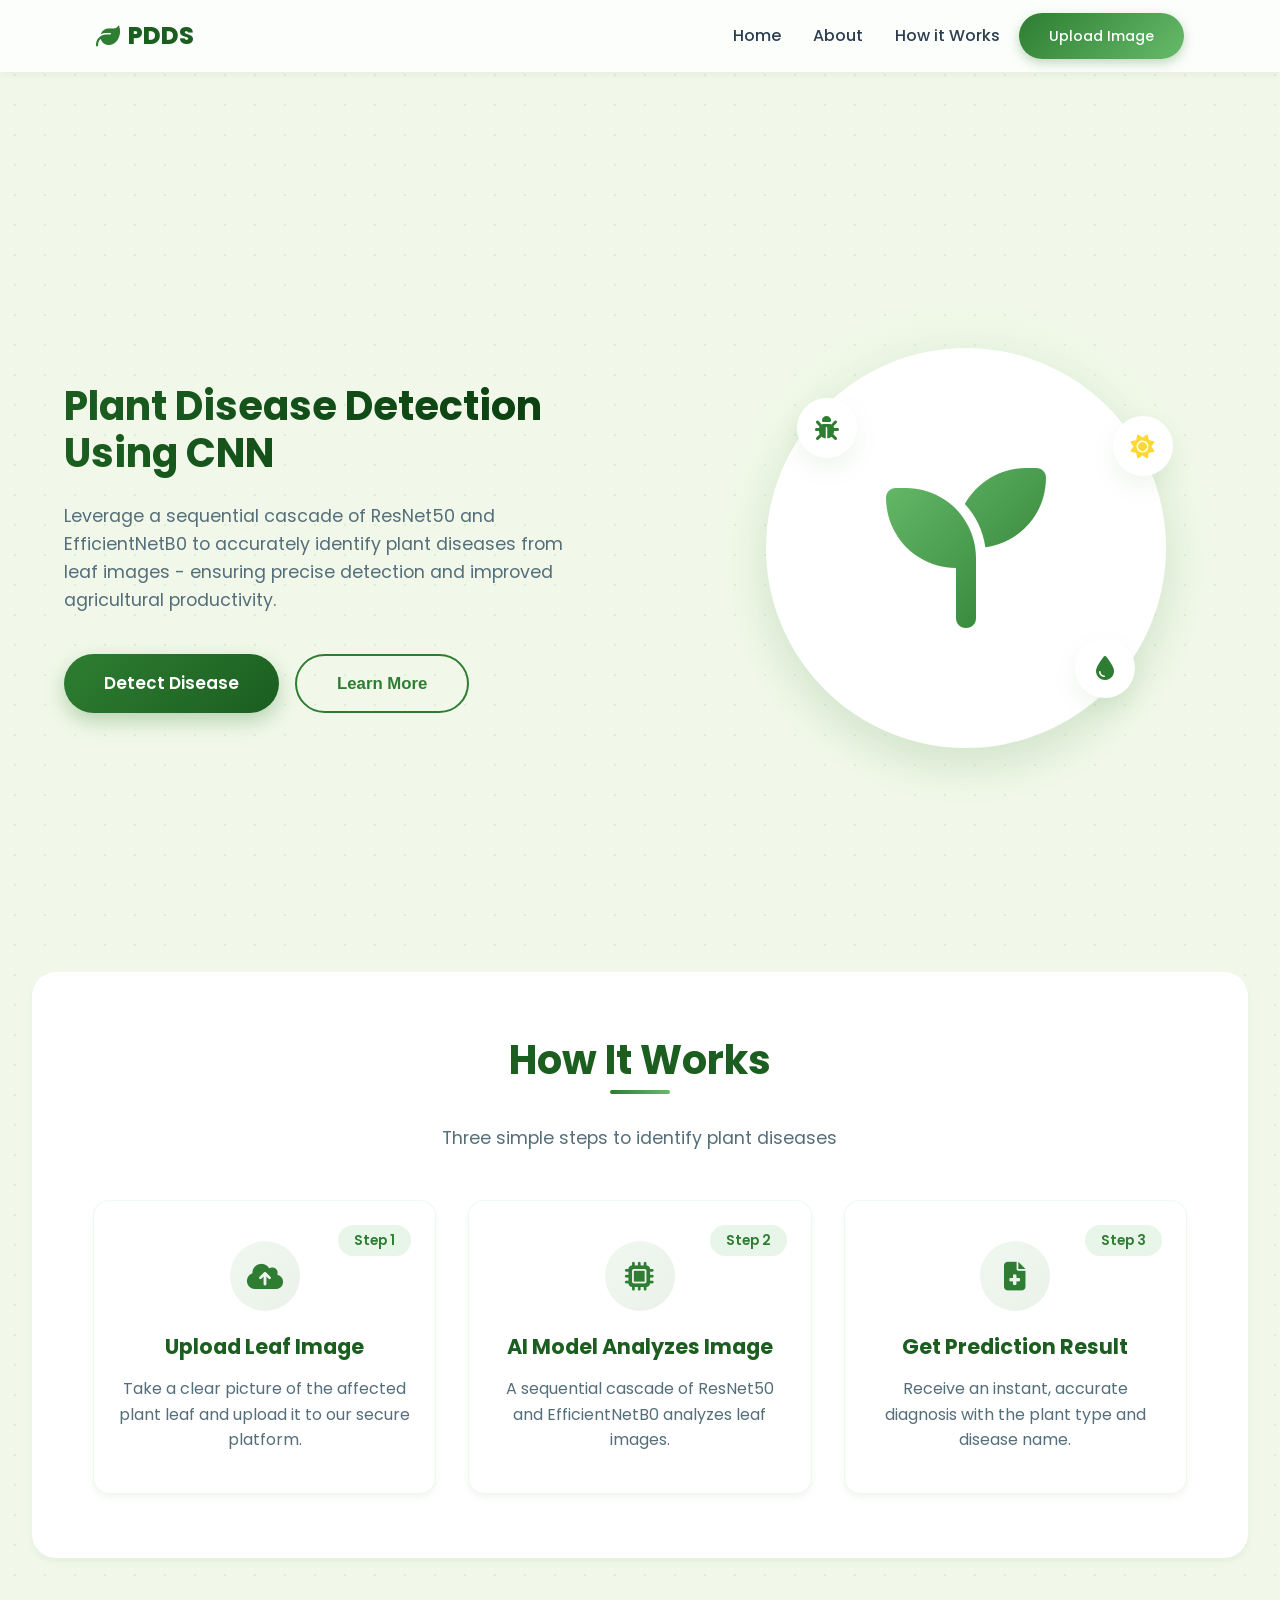
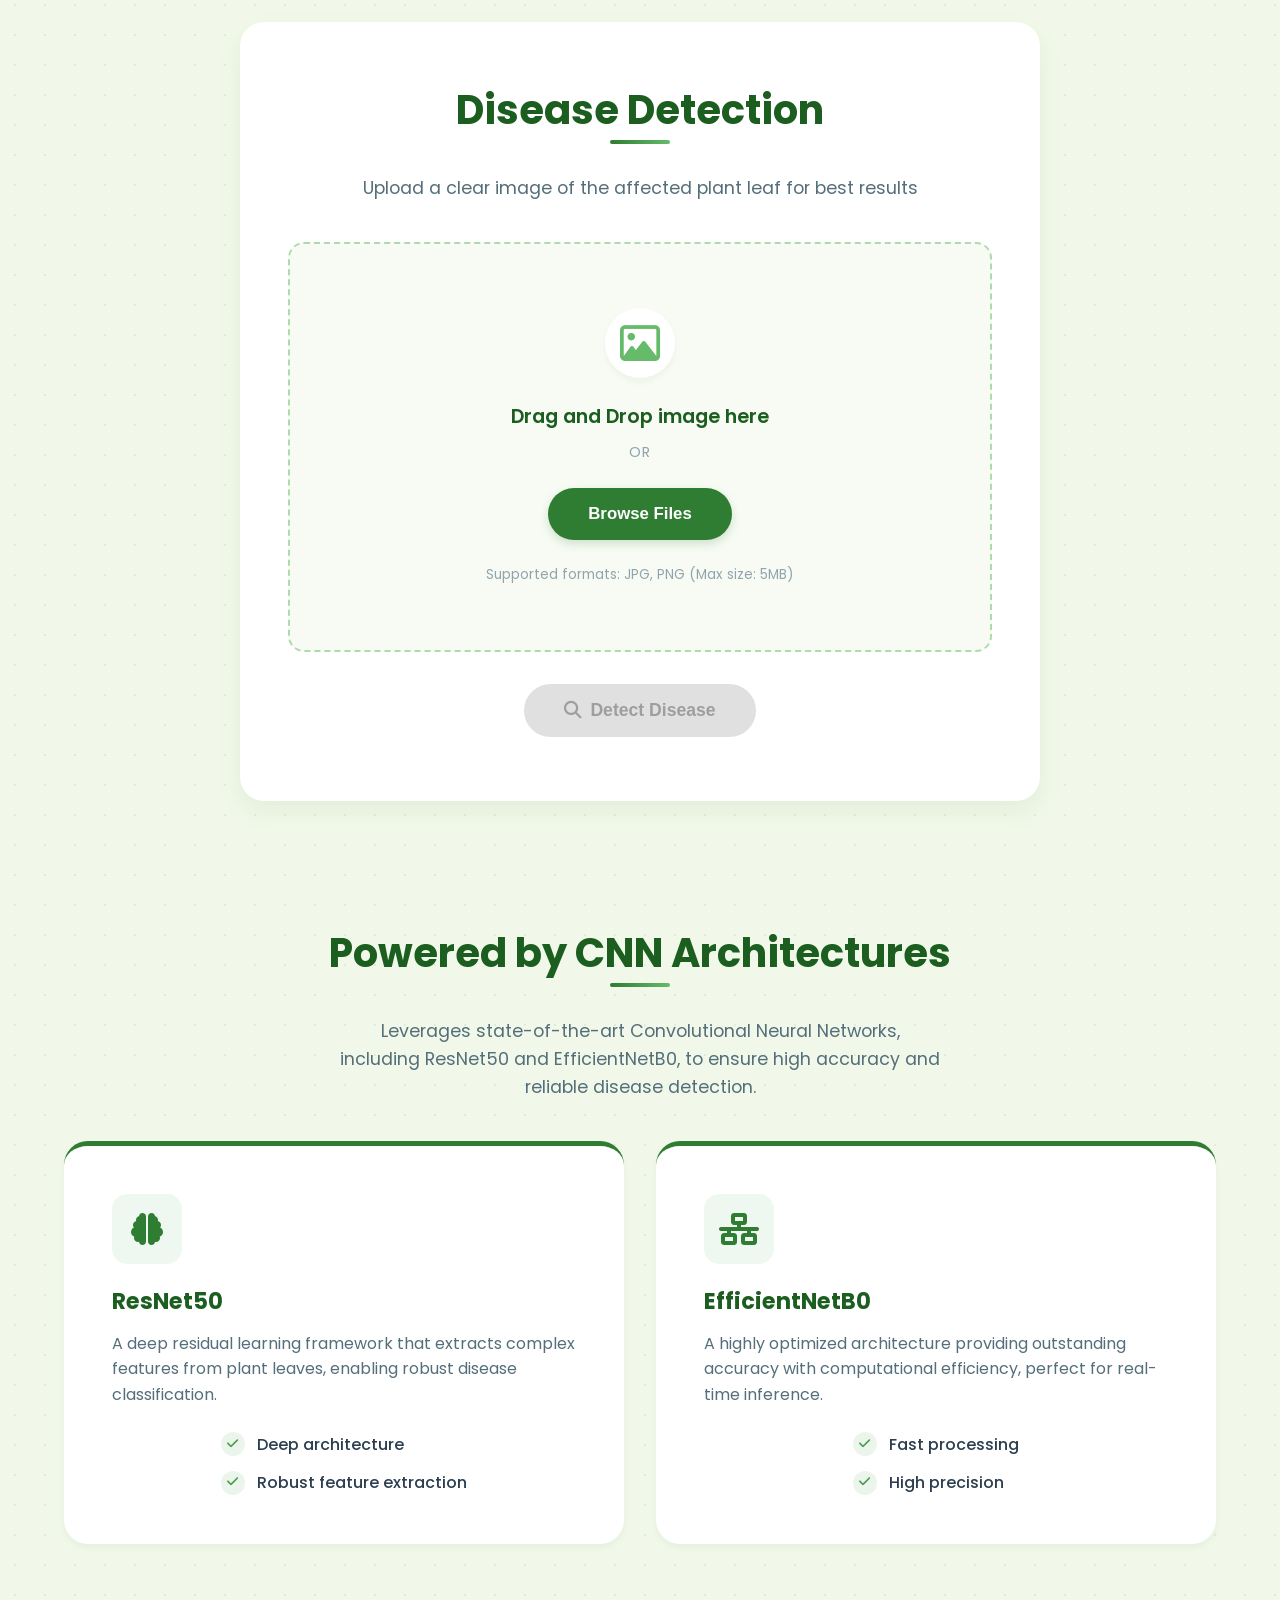
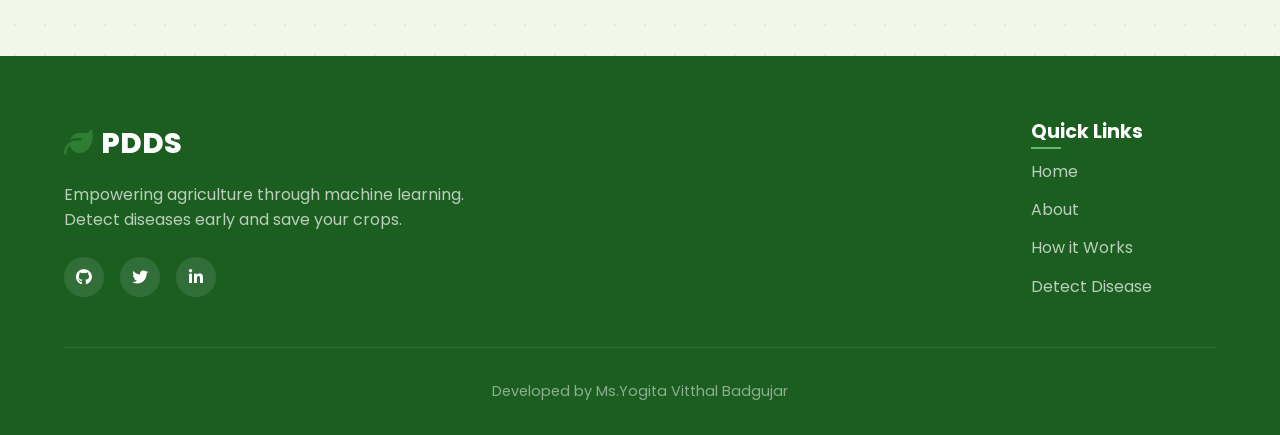
==== commit 5a6c52ca: "Project" ====
--- a/frontend/index.html
+++ b/frontend/index.html
@@ -21,7 +21,7 @@
     <nav class="navbar" id="navbar">
         <div class="container nav-container">
             <a href="index.html" class="logo">
-                <i class="fa-solid fa-leaf"></i> PlantCare AI
+                <i class="fa-solid fa-leaf"></i> PDDS
             </a>
             <div class="nav-right">
                 <ul class="nav-links" id="nav-links">
@@ -43,12 +43,12 @@
     <section id="home" class="hero">
         <div class="container hero-container">
             <div class="hero-content">
-                <h1>AI Powered Plant Disease Detection</h1>
-                <p>Upload a leaf image and instantly detect plant diseases using advanced deep learning models. Protect
-                    your crops and ensure healthy growth.</p>
+                <h1>Plant Disease Detection<br>Using CNN</h1>
+                <p>Leverage a sequential cascade of ResNet50 and EfficientNetB0 to accurately identify plant diseases
+                    from leaf images - ensuring precise detection and improved agricultural productivity.</p>
                 <div class="hero-buttons">
                     <a href="#upload" class="btn cta-button">Detect Disease</a>
-                    <a href="#how-it-works" class="btn secondary-button">Learn More</a>
+                    <button id="learn-more-btn" class="btn secondary-button">Learn More</button>
                 </div>
             </div>
             <div class="hero-image">
@@ -86,7 +86,7 @@
                     </div>
                     <div class="step-badge">Step 2</div>
                     <h3>AI Model Analyzes Image</h3>
-                    <p>Our advanced deep learning algorithms process the image to identify disease patterns.</p>
+                    <p>A sequential cascade of ResNet50 and EfficientNetB0 analyzes leaf images.</p>
                 </div>
                 <div class="step-card">
                     <div class="step-icon">
@@ -144,10 +144,10 @@
                         Image</button>
                     <button id="detect-btn" class="btn detect-btn" disabled>
                         <i class="fa-solid fa-magnifying-glass"></i> Detect Disease
-                    </button>
+                        <!-- </button>
                     <button id="analysis-btn" class="btn outline-btn" style="display: flex; gap: 0.5rem;">
                         <i class="fa-solid fa-chart-line"></i> View Model Analysis
-                    </button>
+                    </button> -->
                 </div>
 
                 <!-- Loading State -->
@@ -191,7 +191,11 @@
                             </div>
                         </div>
                         <div class="result-actions">
-                            <a href="result.html" class="btn outline-btn">View Detailed Report</a>
+                            <!-- <a href="result.html" class="btn outline-btn">View Detailed Report</a> -->
+                            </button>
+                            <button id="analysis-btn" class="btn outline-btn" style="display: flex; gap: 0.5rem;">
+                                <i class="fa-solid fa-chart-line"></i> View Model Analysis
+                            </button>
                         </div>
                     </div>
                 </div>
@@ -201,54 +205,61 @@
                     <div class="analysis-header">
                         <h3><i class="fa-solid fa-chart-line"></i> Model Insights & Analysis</h3>
                     </div>
-                    
+
                     <div class="analysis-grid">
                         <div class="analysis-item">
                             <h4 class="analysis-title">Confidence Comparison</h4>
                             <div class="analysis-img-wrapper">
-                                <img src="../Images/confidence_comparison.png" alt="Confidence Comparison" loading="lazy">
-                            </div>
-                            <p class="analysis-desc">Comparison between Stage-1 (ResNet50) and Stage-2 (EfficientNetB0) confidence scores.</p>
-                        </div>
-                        
+                                <img src="../Images/confidence_comparison.png" alt="Confidence Comparison"
+                                    loading="lazy">
+                            </div>
+                            <p class="analysis-desc">Comparison between Stage-1 (ResNet50) and Stage-2 (EfficientNetB0)
+                                confidence scores.</p>
+                        </div>
+
+                        <div class="analysis-item">
+                            <h4 class="analysis-title">EfficientNet Training History</h4>
+                            <div class="analysis-img-wrapper">
+                                <img src="../Images/efficientnet_history.png" alt="EfficientNet History" loading="lazy">
+                            </div>
+                            <p class="analysis-desc">Training and validation accuracy/loss over epochs.</p>
+                        </div>
+
+                        <div class="analysis-item">
+                            <h4 class="analysis-title">Sample Prediction</h4>
+                            <div class="analysis-img-wrapper">
+                                <img src="../Images/sample_prediction.png" alt="Sample Prediction" loading="lazy">
+                            </div>
+                            <p class="analysis-desc">Example of how our models predict and categorize a diseased leaf.
+                            </p>
+                        </div>
+
+                        <div class="analysis-item">
+                            <h4 class="analysis-title">Batch Predictions</h4>
+                            <div class="analysis-img-wrapper">
+                                <img src="../Images/batch_predictions.png" alt="Batch Predictions" loading="lazy">
+                            </div>
+                            <p class="analysis-desc">Robust visualization of the model processing multiple images
+                                concurrently.</p>
+                        </div>
                         <div class="analysis-item">
                             <h4 class="analysis-title">ResNet50 Confusion Matrix</h4>
                             <div class="analysis-img-wrapper">
-                                <img src="../Images/resnet_confusion_matrix.png" alt="ResNet50 Confusion Matrix" loading="lazy">
-                            </div>
-                            <p class="analysis-desc">Detailed performance matrix for our robust feature extraction model.</p>
+                                <img src="../Images/resnet_confusion_matrix.png" alt="ResNet50 Confusion Matrix"
+                                    loading="lazy">
+                            </div>
+                            <p class="analysis-desc">Detailed performance matrix for our robust feature extraction
+                                model.</p>
                         </div>
 
                         <div class="analysis-item">
                             <h4 class="analysis-title">EfficientNetB0 Confusion Matrix</h4>
                             <div class="analysis-img-wrapper">
-                                <img src="../Images/efficientnet_confusion_matrix.png" alt="EfficientNetB0 Confusion Matrix" loading="lazy">
-                            </div>
-                            <p class="analysis-desc">Breakdown of classification accuracy for the high-precision stage 2 model.</p>
-                        </div>
-
-                        <div class="analysis-item">
-                            <h4 class="analysis-title">EfficientNet Training History</h4>
-                            <div class="analysis-img-wrapper">
-                                <img src="../Images/efficientnet_history.png" alt="EfficientNet History" loading="lazy">
-                            </div>
-                            <p class="analysis-desc">Training and validation accuracy/loss over epochs.</p>
-                        </div>
-
-                        <div class="analysis-item">
-                            <h4 class="analysis-title">Sample Prediction</h4>
-                            <div class="analysis-img-wrapper">
-                                <img src="../Images/sample_prediction.png" alt="Sample Prediction" loading="lazy">
-                            </div>
-                            <p class="analysis-desc">Example of how our models predict and categorize a diseased leaf.</p>
-                        </div>
-
-                        <div class="analysis-item">
-                            <h4 class="analysis-title">Batch Predictions</h4>
-                            <div class="analysis-img-wrapper">
-                                <img src="../Images/batch_predictions.png" alt="Batch Predictions" loading="lazy">
-                            </div>
-                            <p class="analysis-desc">Robust visualization of the model processing multiple images concurrently.</p>
+                                <img src="../Images/efficientnet_confusion_matrix.png"
+                                    alt="EfficientNetB0 Confusion Matrix" loading="lazy">
+                            </div>
+                            <p class="analysis-desc">Breakdown of classification accuracy for the high-precision stage 2
+                                model.</p>
                         </div>
                     </div>
                 </div>
@@ -261,12 +272,24 @@
         <div class="container">
             <div class="info-content">
                 <div class="section-header">
-                    <h2>Powered by Advanced AI</h2>
-                    <p>Our system uses state-of-the-art Convolutional Neural Networks ensuring high accuracy and
-                        reliability.</p>
+                    <h2>Powered by CNN Architectures</h2>
+                    <p>Leverages state-of-the-art Convolutional Neural Networks, including ResNet50 and EfficientNetB0,
+                        to ensure high accuracy and reliable disease detection.</p>
                 </div>
 
                 <div class="models-grid">
+                    <div class="model-card">
+                        <div class="model-icon">
+                            <i class="fa-solid fa-brain"></i>
+                        </div>
+                        <h3>ResNet50</h3>
+                        <p>A deep residual learning framework that extracts complex features from plant leaves, enabling
+                            robust disease classification.</p>
+                        <ul class="model-features">
+                            <li><i class="fa-solid fa-check"></i> Deep architecture</li>
+                            <li><i class="fa-solid fa-check"></i> Robust feature extraction</li>
+                        </ul>
+                    </div>
                     <div class="model-card">
                         <div class="model-icon">
                             <i class="fa-solid fa-network-wired"></i>
@@ -279,18 +302,6 @@
                             <li><i class="fa-solid fa-check"></i> High precision</li>
                         </ul>
                     </div>
-                    <div class="model-card">
-                        <div class="model-icon">
-                            <i class="fa-solid fa-brain"></i>
-                        </div>
-                        <h3>ResNet50</h3>
-                        <p>A deep residual learning framework that extracts complex features from plant leaves, enabling
-                            robust disease classification.</p>
-                        <ul class="model-features">
-                            <li><i class="fa-solid fa-check"></i> Deep architecture</li>
-                            <li><i class="fa-solid fa-check"></i> Robust feature extraction</li>
-                        </ul>
-                    </div>
                 </div>
             </div>
         </div>
@@ -302,10 +313,10 @@
             <div class="footer-content">
                 <div class="footer-brand">
                     <a href="#" class="logo footer-logo">
-                        <i class="fa-solid fa-leaf"></i> PlantCare AI
+                        <i class="fa-solid fa-leaf"></i> PDDS
                     </a>
-                    <p class="footer-desc">Empowering agriculture through artificial intelligence. Detect diseases early
-                        and save your crops.</p>
+                    <p class="footer-desc">Empowering agriculture through machine learning. Detect diseases early and
+                        save your crops.</p>
                     <div class="social-links">
                         <a href="#" class="social-icon"><i class="fa-brands fa-github"></i></a>
                         <a href="#" class="social-icon"><i class="fa-brands fa-twitter"></i></a>
@@ -323,20 +334,47 @@
                             <li><a href="#upload">Detect Disease</a></li>
                         </ul>
                     </div>
-                    <div class="link-group">
-                        <h4>Legal</h4>
-                        <ul>
-                            <li><a href="#">Privacy Policy</a></li>
-                            <li><a href="#">Terms of Service</a></li>
-                        </ul>
-                    </div>
+                    <div class="link-group"></div>
                 </div>
             </div>
             <div class="footer-bottom">
-                <p>&copy; 2026 PlantCare AI. All rights reserved. | Developed by Senior Frontend Dev</p>
+                <p>Developed by Ms.Yogita Vitthal Badgujar</p>
             </div>
         </div>
     </footer>
+
+    <!-- Abstract Modal -->
+    <div id="abstract-modal" class="modal-overlay hidden">
+        <div class="modal-content">
+            <div class="modal-header">
+                <h2 class="modal-title">Abstract</h2>
+                <button class="modal-close" id="close-modal-btn" aria-label="Close modal">
+                    <i class="fa-solid fa-times"></i>
+                </button>
+            </div>
+            <div class="modal-body">
+                <p>India is an agrarian nation, with agriculture employing more than 70% of the population. Agriculture
+                    contributes to a percentage of our national revenue. Agriculturalists are losing money owing to
+                    numerous crop illnesses, and cultivators find it difficult to keep track of the crop on a regular
+                    basis when the cultivated area is large. As a result, plant disease identification is critical in
+                    the agricultural area. For the loss caused by agricultural diseases, which has a negative impact on
+                    crop quality and output, timely and precise disease identification is critical. At times, humans
+                    can’t detect the disease from an infected leaf with the naked eye. Disease detection is important
+                    because it may assist farmers in providing appropriate solutions to prevent this disease.</p>
+                <p>The deep-learning technique of leaf-based image classification using Convolutional Neural Networks
+                    (CNNs), which has shown impressive results, can make the work of recognizing and classifying all
+                    diseases trouble-less and more precise. By leveraging transfer learning with EfficientNetB0 and
+                    ResNet50, the system achieves superior accuracy compared to traditional machine learning methods.
+                    The PlantVillage dataset is used for training and evaluation. Traditional methods typically rely on
+                    visual inspection by a human expert, which is time-consuming, less frequent, and can be inaccurate
+                    due to the limitations of human perception and experience.</p>
+                <p>EfficientNetB0 is often more efficient and can perform better, especially on tasks with limited data,
+                    while ResNet50 may provide higher accuracy on some benchmarks and benefit from larger datasets. To
+                    achieve the best results by combining both models in a hybrid approach, such as using them as
+                    feature extractors for a final classifier like a Support Vector Machine (SVM).</p>
+            </div>
+        </div>
+    </div>
 
     <!-- Custom JS -->
     <script src="js/script.js"></script>
--- a/frontend/css/styles.css
+++ b/frontend/css/styles.css
@@ -372,7 +372,7 @@
 }
 
 .hero-content h1 {
-    font-size: clamp(2.5rem, 8vw, 4rem);
+    font-size: clamp(1.8rem, 3.1vw, 3.5rem);
     line-height: 1.2;
     margin-bottom: 1.5rem;
     color: var(--dark-green);
@@ -1172,7 +1172,7 @@
     padding: 1.5rem;
     box-shadow: var(--shadow-sm);
     transition: var(--transition);
-    border: 1px solid rgba(0,0,0,0.05);
+    border: 1px solid rgba(0, 0, 0, 0.05);
     width: 100%;
     max-width: 700px;
     margin: 0 auto;
@@ -1210,7 +1210,10 @@
 .analysis-img-wrapper::before {
     content: '';
     position: absolute;
-    top: 0; left: 0; right: 0; bottom: 0;
+    top: 0;
+    left: 0;
+    right: 0;
+    bottom: 0;
     background: linear-gradient(90deg, #f0f0f0 25%, #e0e0e0 50%, #f0f0f0 75%);
     background-size: 200% 100%;
     animation: loading 1.5s infinite;
@@ -1244,7 +1247,9 @@
 }
 
 @keyframes loading {
-    to { background-position: -200% 0; }
+    to {
+        background-position: -200% 0;
+    }
 }
 
 /* ========================================================= */
@@ -1433,4 +1438,81 @@
     .container {
         max-width: 1400px;
     }
+}
+
+/* Modal CSS */
+.modal-overlay {
+    position: fixed;
+    top: 0;
+    left: 0;
+    width: 100vw;
+    height: 100vh;
+    background-color: rgba(0, 0, 0, 0.6);
+    z-index: 9999;
+    display: flex;
+    justify-content: center;
+    align-items: center;
+    opacity: 0;
+    visibility: hidden;
+    transition: opacity 0.3s ease, visibility 0.3s ease;
+}
+
+.modal-overlay.show {
+    opacity: 1;
+    visibility: visible;
+}
+
+.modal-content {
+    background-color: #fff;
+    width: 90%;
+    max-width: 600px;
+    max-height: 80vh;
+    border-radius: 12px;
+    box-shadow: 0 15px 30px rgba(0, 0, 0, 0.15);
+    display: flex;
+    flex-direction: column;
+    transform: scale(0.95);
+    transition: transform 0.3s ease;
+}
+
+.modal-overlay.show .modal-content {
+    transform: scale(1);
+}
+
+.modal-header {
+    display: flex;
+    justify-content: space-between;
+    align-items: center;
+    padding: 1.5rem;
+    border-bottom: 1px solid var(--border);
+}
+
+.modal-title {
+    font-size: 1.5rem;
+    color: var(--text-dark);
+    margin: 0;
+}
+
+.modal-close {
+    background: none;
+    border: none;
+    font-size: 1.25rem;
+    color: var(--text-muted);
+    cursor: pointer;
+    transition: color 0.2s ease;
+}
+
+.modal-close:hover {
+    color: var(--primary);
+}
+
+.modal-body {
+    padding: 1.5rem;
+    overflow-y: auto;
+    color: var(--text-light);
+    line-height: 1.6;
+}
+
+.modal-body p {
+    margin-bottom: 1rem;
 }
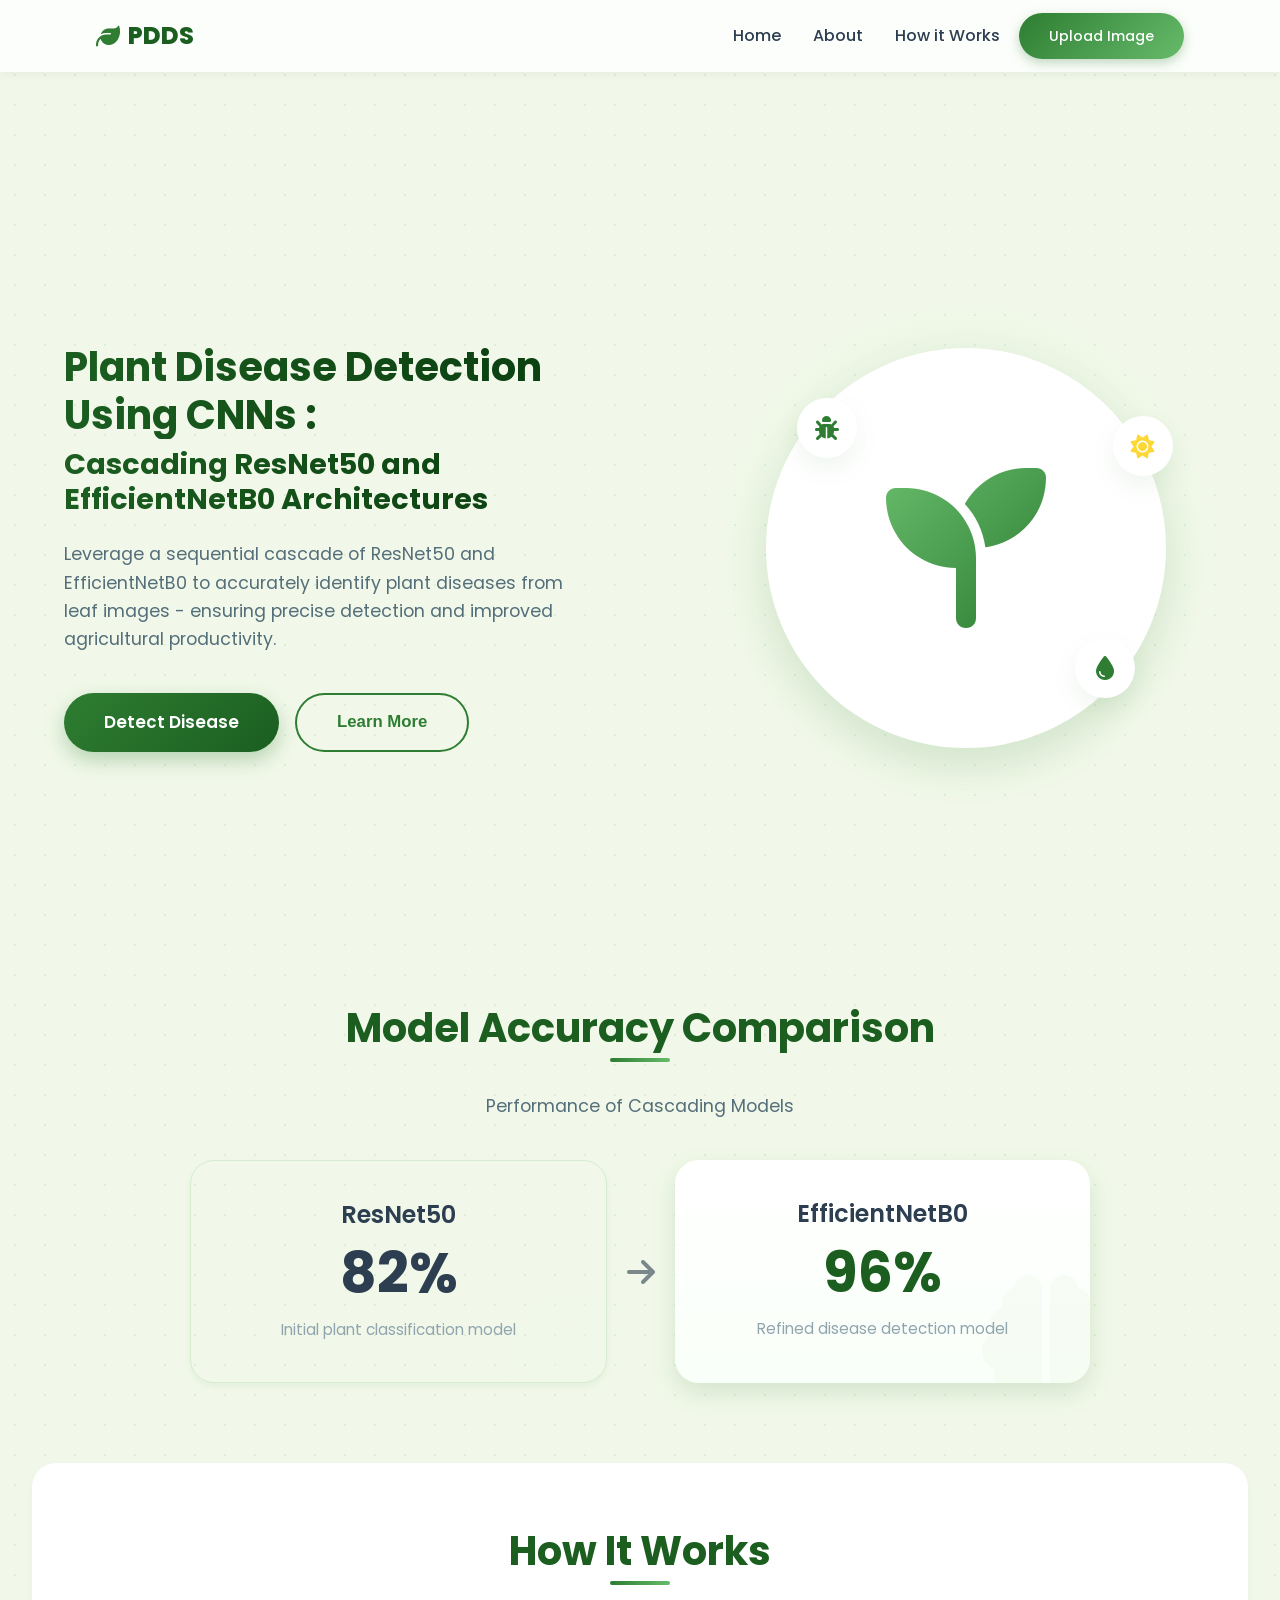
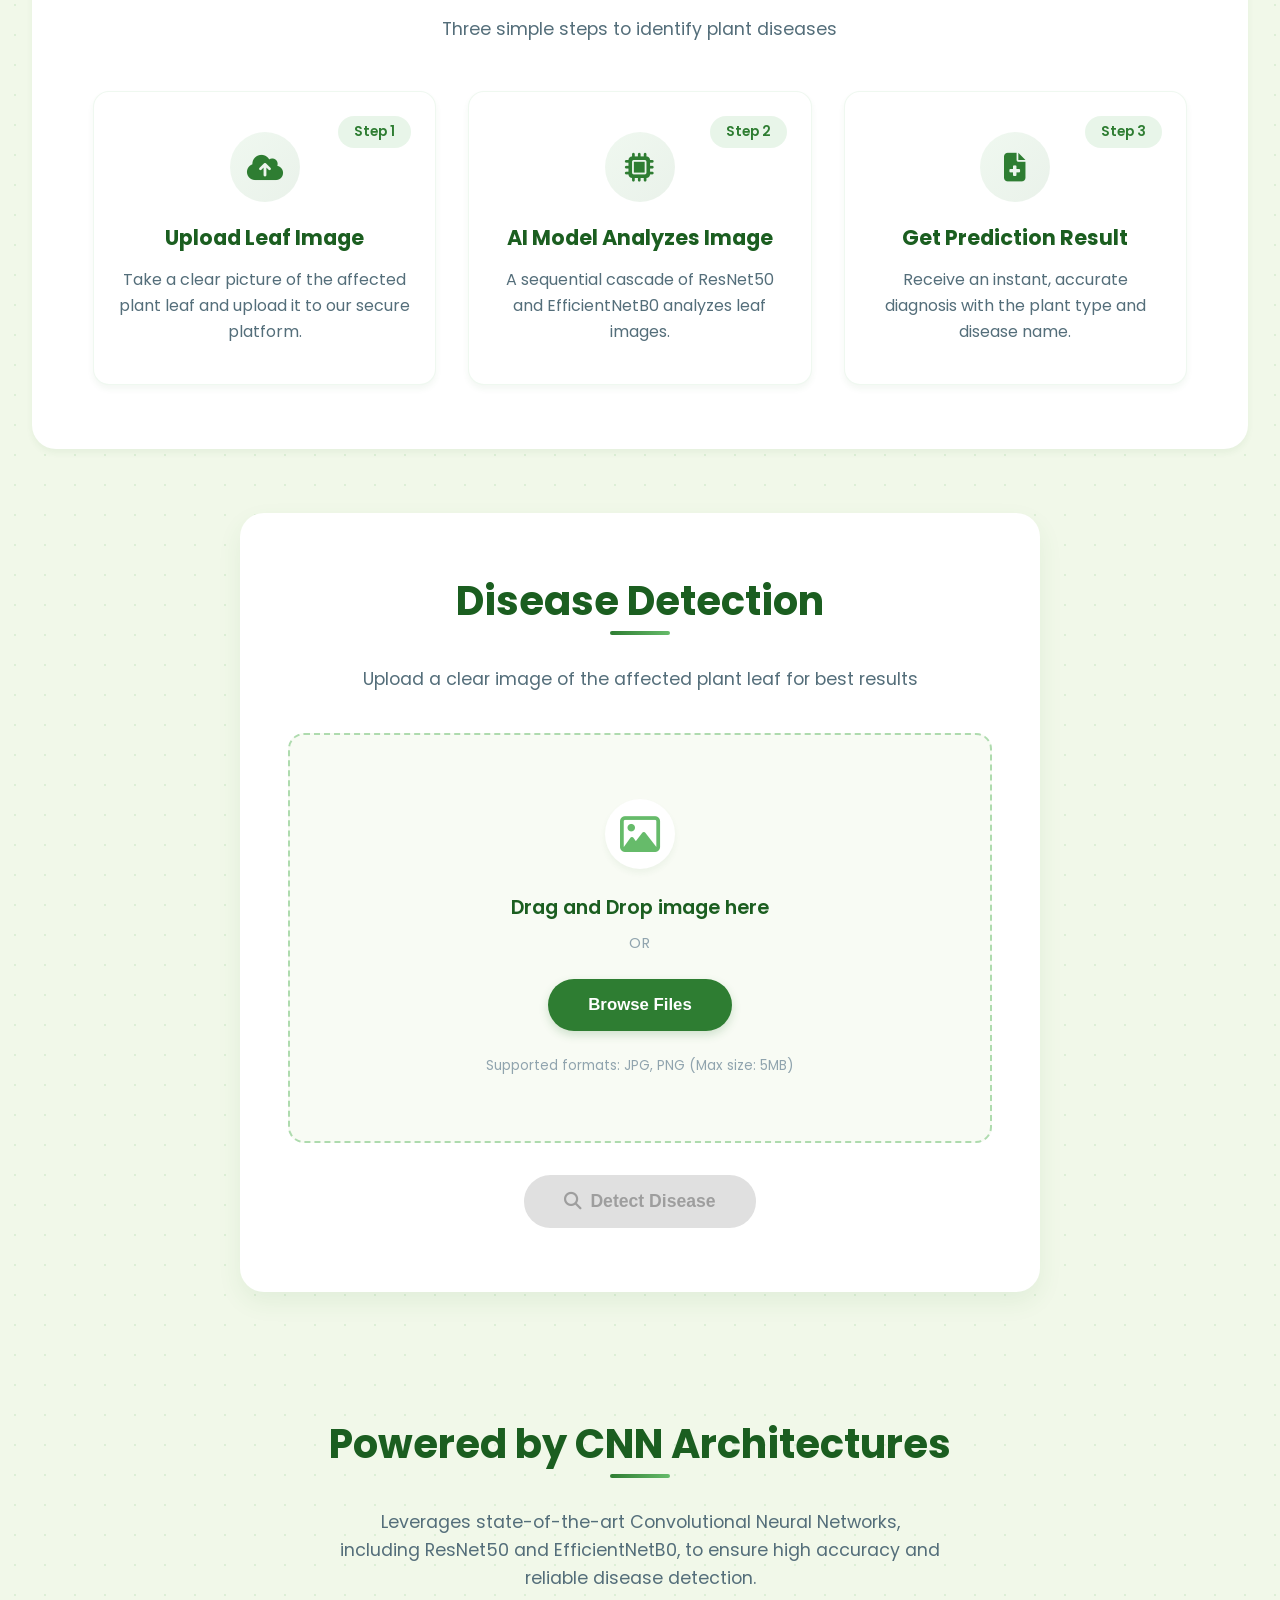
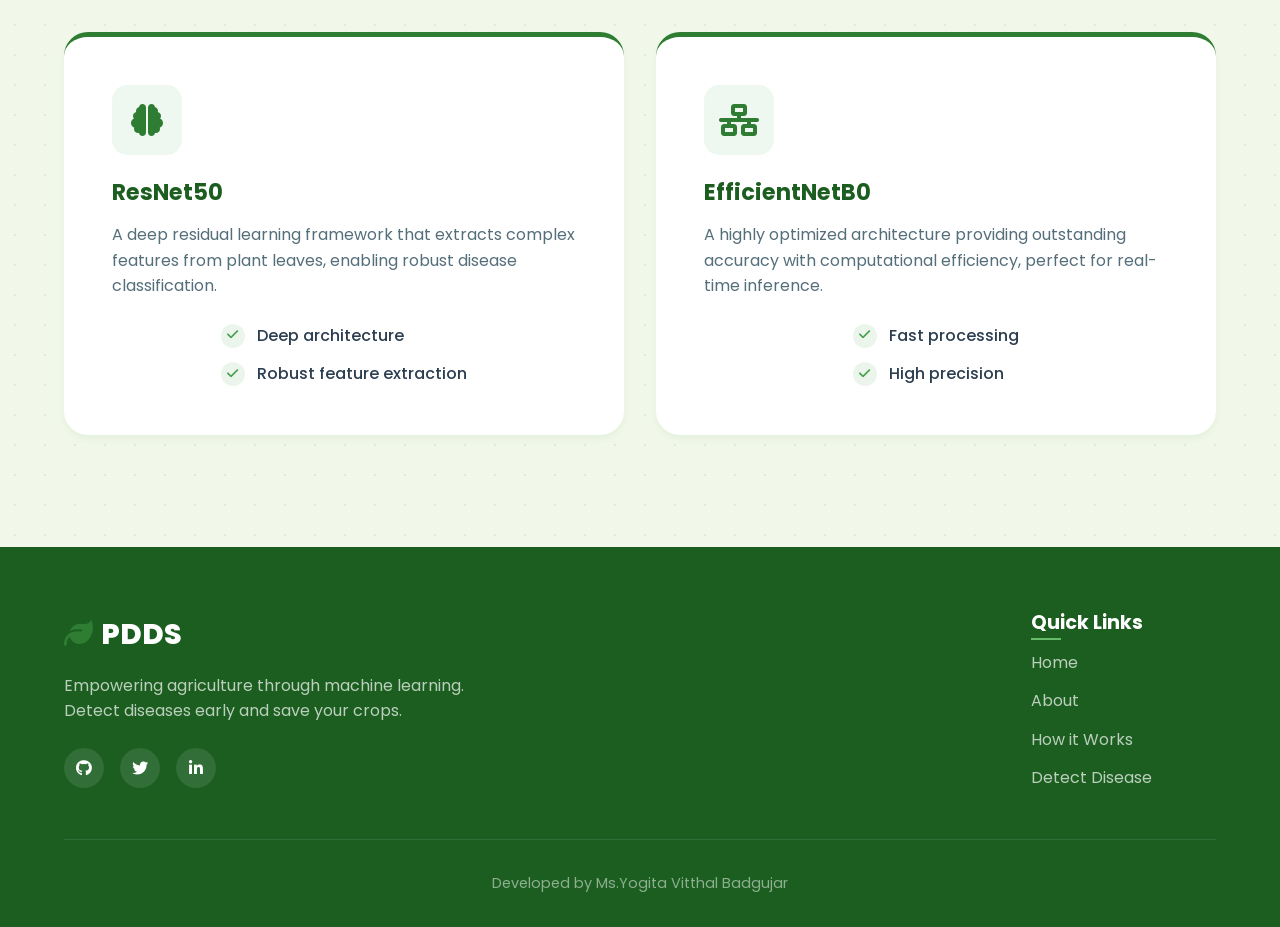
==== commit f4e1aabe: "Add Model Accuracy Comparison section" ====
--- a/frontend/index.html
+++ b/frontend/index.html
@@ -43,7 +43,9 @@
     <section id="home" class="hero">
         <div class="container hero-container">
             <div class="hero-content">
-                <h1>Plant Disease Detection<br>Using CNN</h1>
+                <h1>Plant Disease Detection Using CNNs :<br></h1>
+                <h2>Cascading ResNet50 and EfficientNetB0 Architectures</h2>
+                <!-- <h1>Plant Disease Detection<br>Using CNN</h1> -->
                 <p>Leverage a sequential cascade of ResNet50 and EfficientNetB0 to accurately identify plant diseases
                     from leaf images - ensuring precise detection and improved agricultural productivity.</p>
                 <div class="hero-buttons">
@@ -59,6 +61,37 @@
                         <div class="floating-icon icon-2"><i class="fa-solid fa-droplet"></i></div>
                         <div class="floating-icon icon-3"><i class="fa-solid fa-sun"></i></div>
                     </div>
+                </div>
+            </div>
+        </div>
+    </section>
+
+    <!-- Model Accuracy Section -->
+    <section id="model-accuracy" class="model-accuracy">
+        <div class="container">
+            <div class="section-header">
+                <h2>Model Accuracy Comparison</h2>
+                <p>Performance of Cascading Models</p>
+            </div>
+            <div class="accuracy-comparison-wrapper">
+                <div class="accuracy-card resnet-card">
+                    <h3>ResNet50</h3>
+                    <div class="accuracy-value">82%</div>
+                    <p>Initial plant classification model</p>
+                    <i class="fa-solid fa-leaf bg-icon"></i>
+                </div>
+                
+                <div class="arrow-indicator">
+                    <i class="fa-solid fa-arrow-right desktop-arrow"></i>
+                    <i class="fa-solid fa-arrow-down mobile-arrow"></i>
+                </div>
+
+                <div class="accuracy-card efficientnet-card highlight">
+                    <div class="improvement-badge">Improved Accuracy</div>
+                    <h3>EfficientNetB0</h3>
+                    <div class="accuracy-value">96%</div>
+                    <p>Refined disease detection model</p>
+                    <i class="fa-solid fa-brain bg-icon"></i>
                 </div>
             </div>
         </div>
@@ -191,9 +224,8 @@
                             </div>
                         </div>
                         <div class="result-actions">
-                            <!-- <a href="result.html" class="btn outline-btn">View Detailed Report</a> -->
-                            </button>
-                            <button id="analysis-btn" class="btn outline-btn" style="display: flex; gap: 0.5rem;">
+                            <button id="analysis-btn" class="btn outline-btn"
+                                style="display: flex; gap: 0.5rem; margin: 0 auto;">
                                 <i class="fa-solid fa-chart-line"></i> View Model Analysis
                             </button>
                         </div>
@@ -215,6 +247,14 @@
                             </div>
                             <p class="analysis-desc">Comparison between Stage-1 (ResNet50) and Stage-2 (EfficientNetB0)
                                 confidence scores.</p>
+                        </div>
+
+                        <div class="analysis-item">
+                            <h4 class="analysis-title">ResNet50 Training History</h4>
+                            <div class="analysis-img-wrapper">
+                                <img src="../Images/resnet_history.png" alt="ResNet50 History" loading="lazy">
+                            </div>
+                            <p class="analysis-desc">Training and validation accuracy/loss over epochs.</p>
                         </div>
 
                         <div class="analysis-item">
--- a/frontend/css/styles.css
+++ b/frontend/css/styles.css
@@ -373,6 +373,17 @@
 
 .hero-content h1 {
     font-size: clamp(1.8rem, 3.1vw, 3.5rem);
+    line-height: 1.2;
+    margin-bottom: 0.5rem;
+    color: var(--dark-green);
+    background: linear-gradient(to right, var(--dark-green), #0a3d0f);
+    -webkit-background-clip: text;
+    background-clip: text;
+    -webkit-text-fill-color: transparent;
+}
+
+.hero-content h2 {
+    font-size: clamp(1.8rem, 2.1vw, 3.5rem);
     line-height: 1.2;
     margin-bottom: 1.5rem;
     color: var(--dark-green);
@@ -1515,4 +1526,135 @@
 
 .modal-body p {
     margin-bottom: 1rem;
+}
+
+/* --- Model Accuracy Comparison Section --- */
+.model-accuracy {
+    padding: 2rem 0 5rem;
+    background-color: var(--bg-light);
+}
+
+.accuracy-comparison-wrapper {
+    display: flex;
+    justify-content: space-between;
+    align-items: stretch;
+    gap: 20px;
+    max-width: 900px;
+    margin: 0 auto;
+}
+
+.accuracy-card {
+    background: var(--card-bg);
+    border-radius: var(--border-radius-lg);
+    box-shadow: var(--shadow-sm);
+    padding: 2.5rem;
+    flex: 1;
+    text-align: center;
+    position: relative;
+    overflow: hidden;
+    transition: transform var(--transition-speed) ease, box-shadow var(--transition-speed) ease;
+    border: 1px solid rgba(102, 187, 106, 0.2);
+}
+
+.accuracy-card:hover {
+    transform: translateY(-5px);
+    box-shadow: var(--shadow-md);
+}
+
+.accuracy-card.highlight {
+    border: 2px solid var(--primary);
+    box-shadow: 0 10px 25px rgba(46, 125, 50, 0.15);
+    background: linear-gradient(to bottom, #ffffff, #f9fff9);
+}
+
+.accuracy-card h3 {
+    font-size: 1.5rem;
+    color: var(--text-dark);
+    margin-bottom: 0.5rem;
+    font-weight: 600;
+}
+
+.accuracy-value {
+    font-size: 3.5rem;
+    font-weight: 700;
+    color: var(--primary);
+    margin: 1rem 0;
+    line-height: 1;
+}
+
+.accuracy-card.highlight .accuracy-value {
+    color: var(--dark-green);
+}
+
+.accuracy-card p {
+    color: var(--text-light);
+    font-size: 0.95rem;
+    margin-bottom: 0;
+}
+
+.accuracy-card .bg-icon {
+    position: absolute;
+    bottom: -20px;
+    right: -20px;
+    font-size: 8rem;
+    color: var(--bg-color);
+    opacity: 0.4;
+    z-index: 0;
+    transition: transform 0.5s ease;
+}
+
+.accuracy-card:hover .bg-icon {
+    transform: scale(1.1);
+}
+
+.accuracy-card h3, .accuracy-card .accuracy-value, .accuracy-card p, .improvement-badge {
+    position: relative;
+    z-index: 1;
+}
+
+.arrow-indicator {
+    display: flex;
+    align-items: center;
+    justify-content: center;
+    font-size: 2rem;
+    color: var(--primary);
+    opacity: 0.6;
+}
+
+.mobile-arrow {
+    display: none;
+}
+
+.improvement-badge {
+    position: absolute;
+    top: 0;
+    left: 50%;
+    transform: translateX(-50%);
+    background: var(--primary);
+    color: white;
+    padding: 0.3rem 1rem;
+    font-size: 0.8rem;
+    font-weight: 600;
+    border-radius: 0 0 10px 10px;
+    letter-spacing: 0.5px;
+    text-transform: uppercase;
+}
+
+/* Responsiveness for accuracy cards */
+@media (max-width: 768px) {
+    .accuracy-comparison-wrapper {
+        flex-direction: column;
+        align-items: center;
+    }
+    .accuracy-card {
+        width: 100%;
+        max-width: 400px;
+    }
+    .desktop-arrow {
+        display: none;
+    }
+    .mobile-arrow {
+        display: block;
+        margin: 10px 0;
+    }
 }
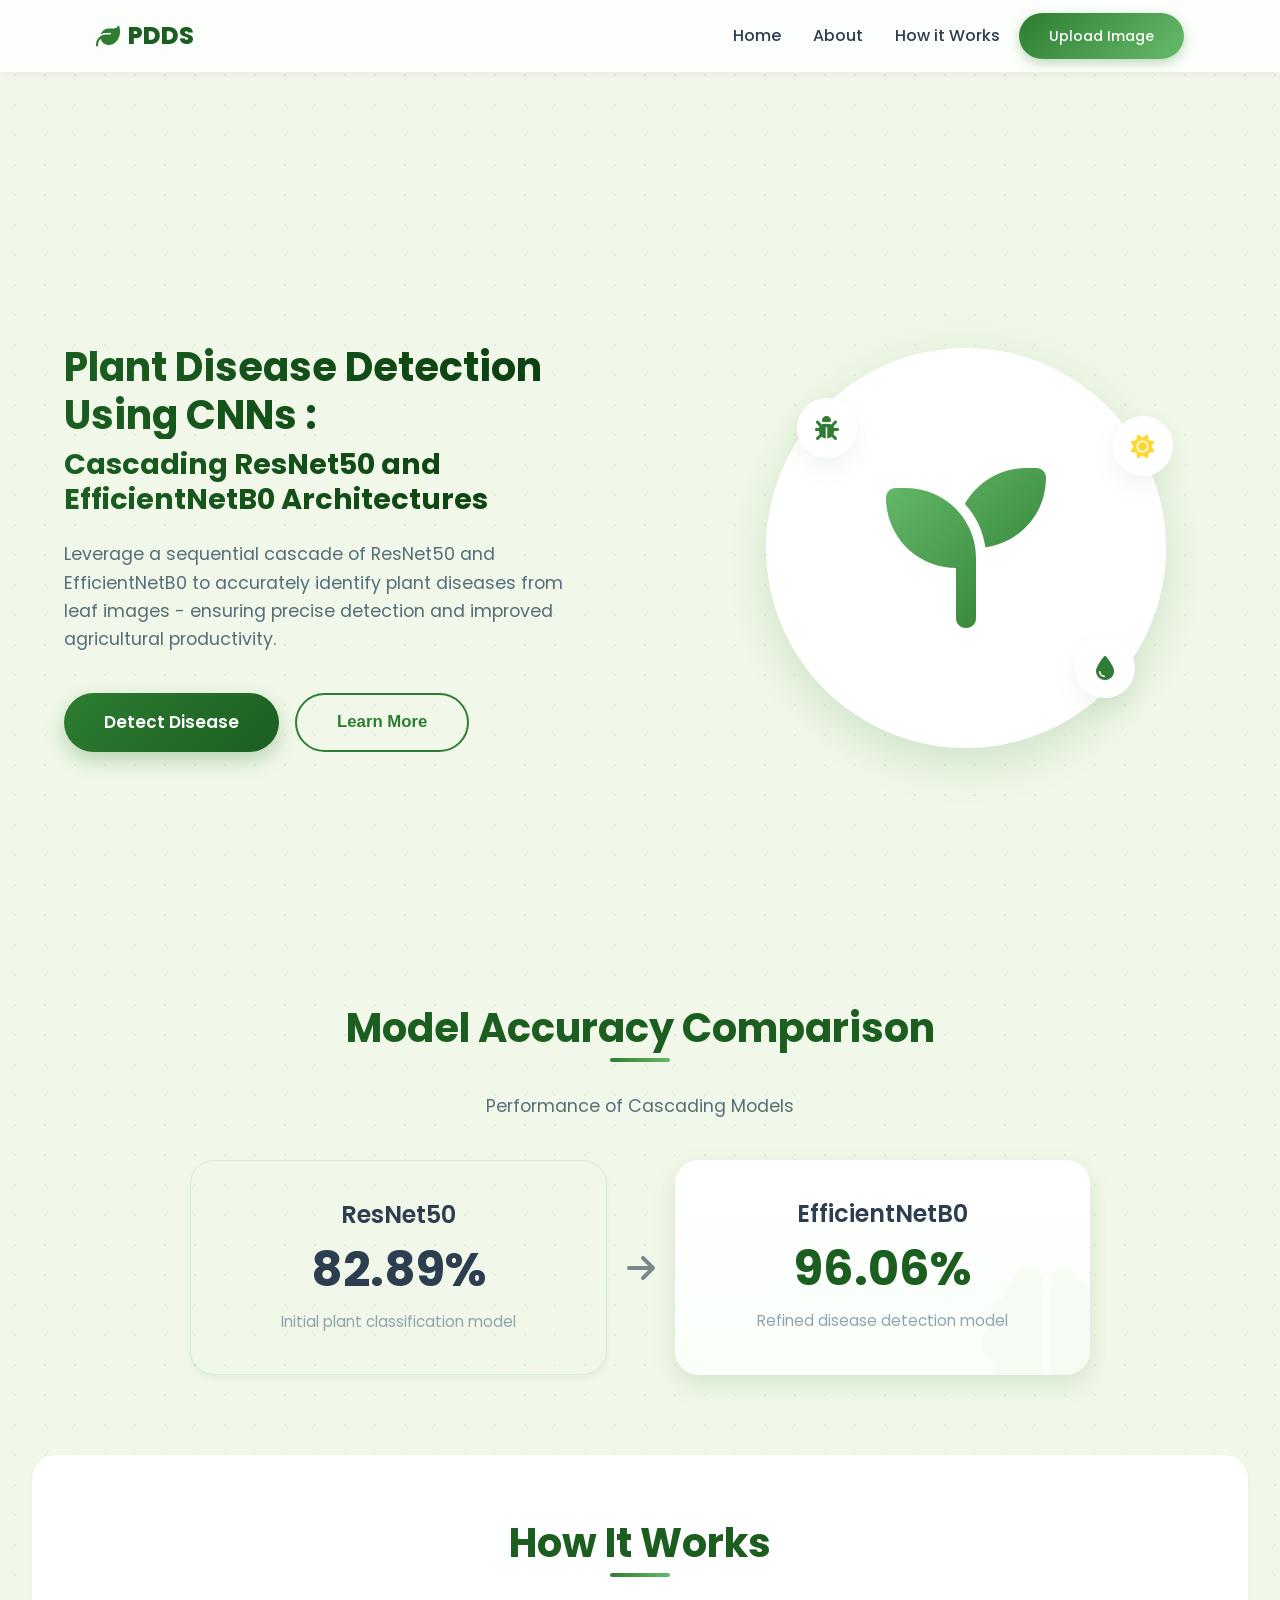
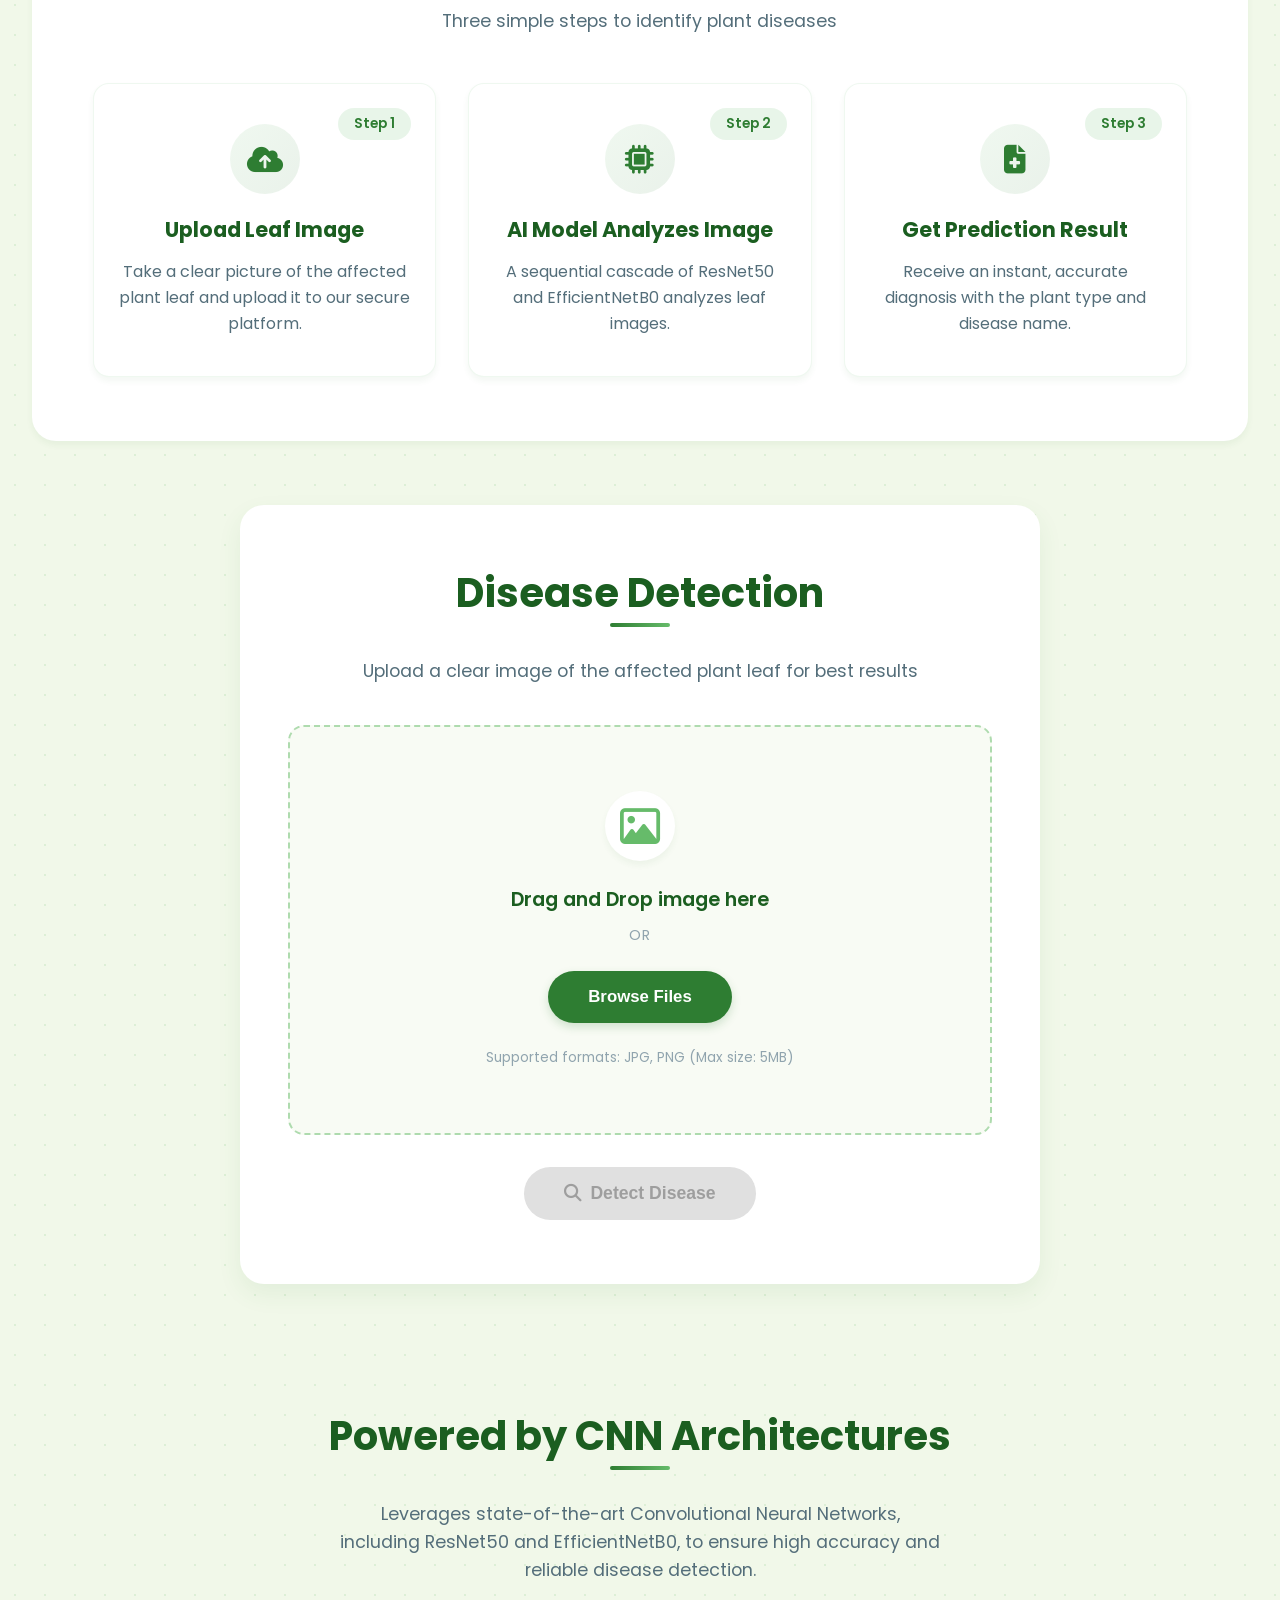
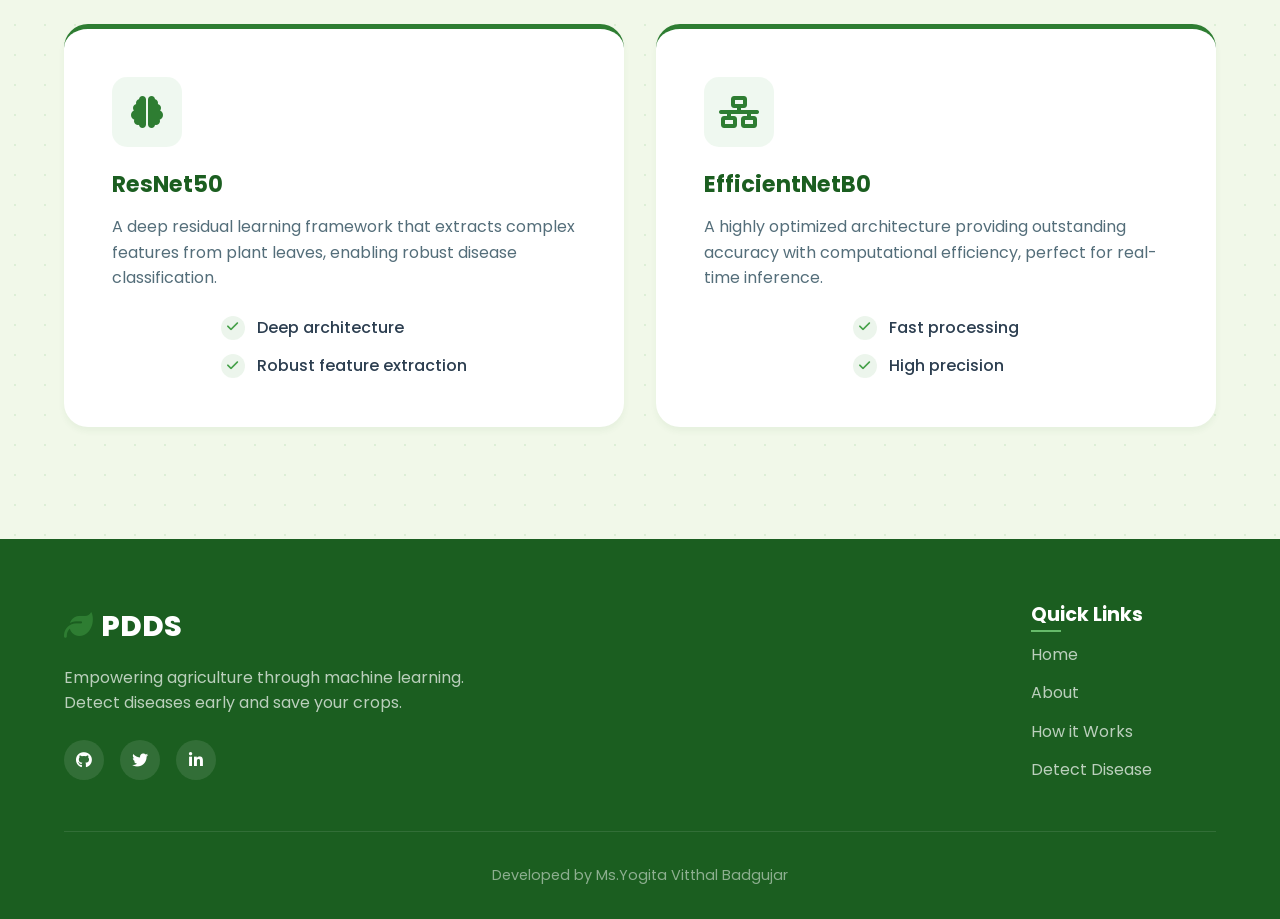
==== commit 775a4d11: "Small UI update." ====
--- a/frontend/index.html
+++ b/frontend/index.html
@@ -76,11 +76,11 @@
             <div class="accuracy-comparison-wrapper">
                 <div class="accuracy-card resnet-card">
                     <h3>ResNet50</h3>
-                    <div class="accuracy-value">82%</div>
+                    <div class="accuracy-value">82.89%</div>
                     <p>Initial plant classification model</p>
                     <i class="fa-solid fa-leaf bg-icon"></i>
                 </div>
-                
+
                 <div class="arrow-indicator">
                     <i class="fa-solid fa-arrow-right desktop-arrow"></i>
                     <i class="fa-solid fa-arrow-down mobile-arrow"></i>
@@ -89,7 +89,7 @@
                 <div class="accuracy-card efficientnet-card highlight">
                     <div class="improvement-badge">Improved Accuracy</div>
                     <h3>EfficientNetB0</h3>
-                    <div class="accuracy-value">96%</div>
+                    <div class="accuracy-value">96.06%</div>
                     <p>Refined disease detection model</p>
                     <i class="fa-solid fa-brain bg-icon"></i>
                 </div>
--- a/frontend/css/styles.css
+++ b/frontend/css/styles.css
@@ -1575,7 +1575,7 @@
 }
 
 .accuracy-value {
-    font-size: 3.5rem;
+    font-size: 3rem;
     font-weight: 700;
     color: var(--primary);
     margin: 1rem 0;
@@ -1607,7 +1607,10 @@
     transform: scale(1.1);
 }
 
-.accuracy-card h3, .accuracy-card .accuracy-value, .accuracy-card p, .improvement-badge {
+.accuracy-card h3,
+.accuracy-card .accuracy-value,
+.accuracy-card p,
+.improvement-badge {
     position: relative;
     z-index: 1;
 }
@@ -1646,13 +1649,16 @@
         flex-direction: column;
         align-items: center;
     }
+
     .accuracy-card {
         width: 100%;
         max-width: 400px;
     }
+
     .desktop-arrow {
         display: none;
     }
+
     .mobile-arrow {
         display: block;
         margin: 10px 0;
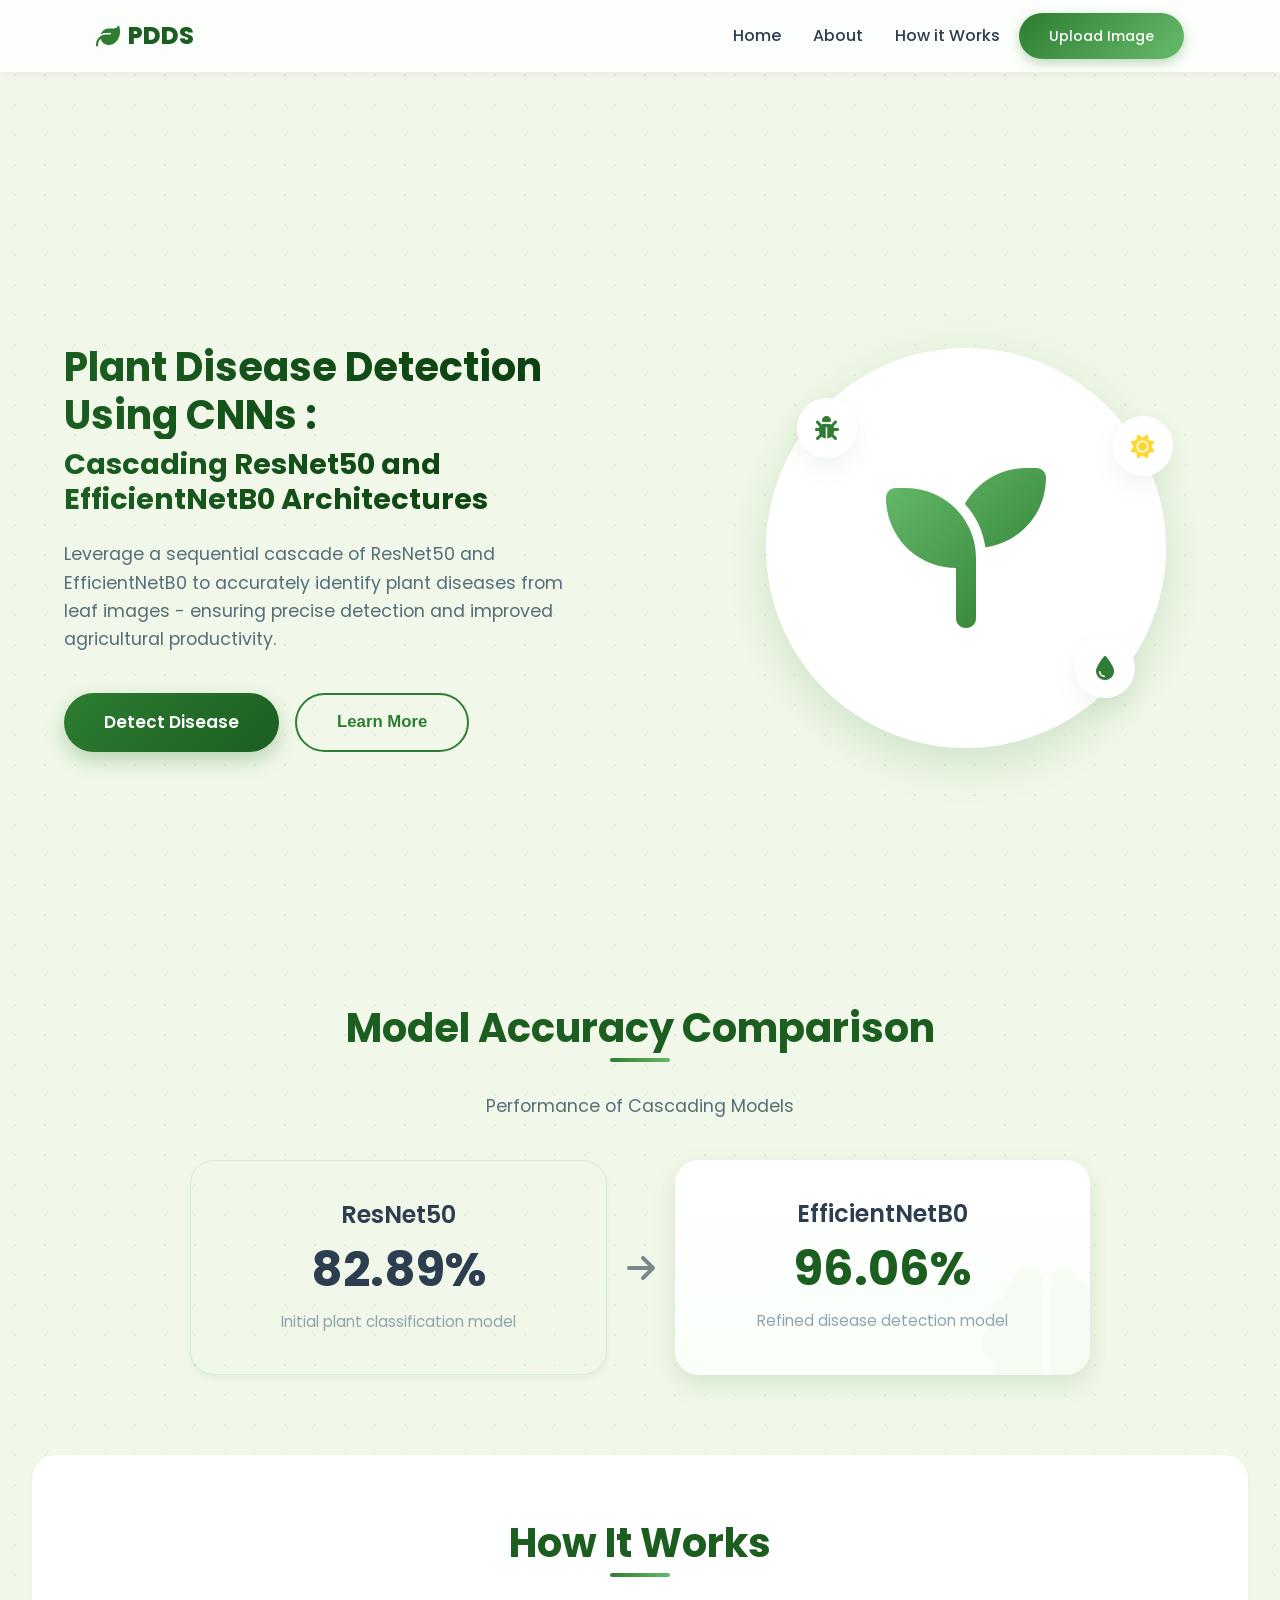
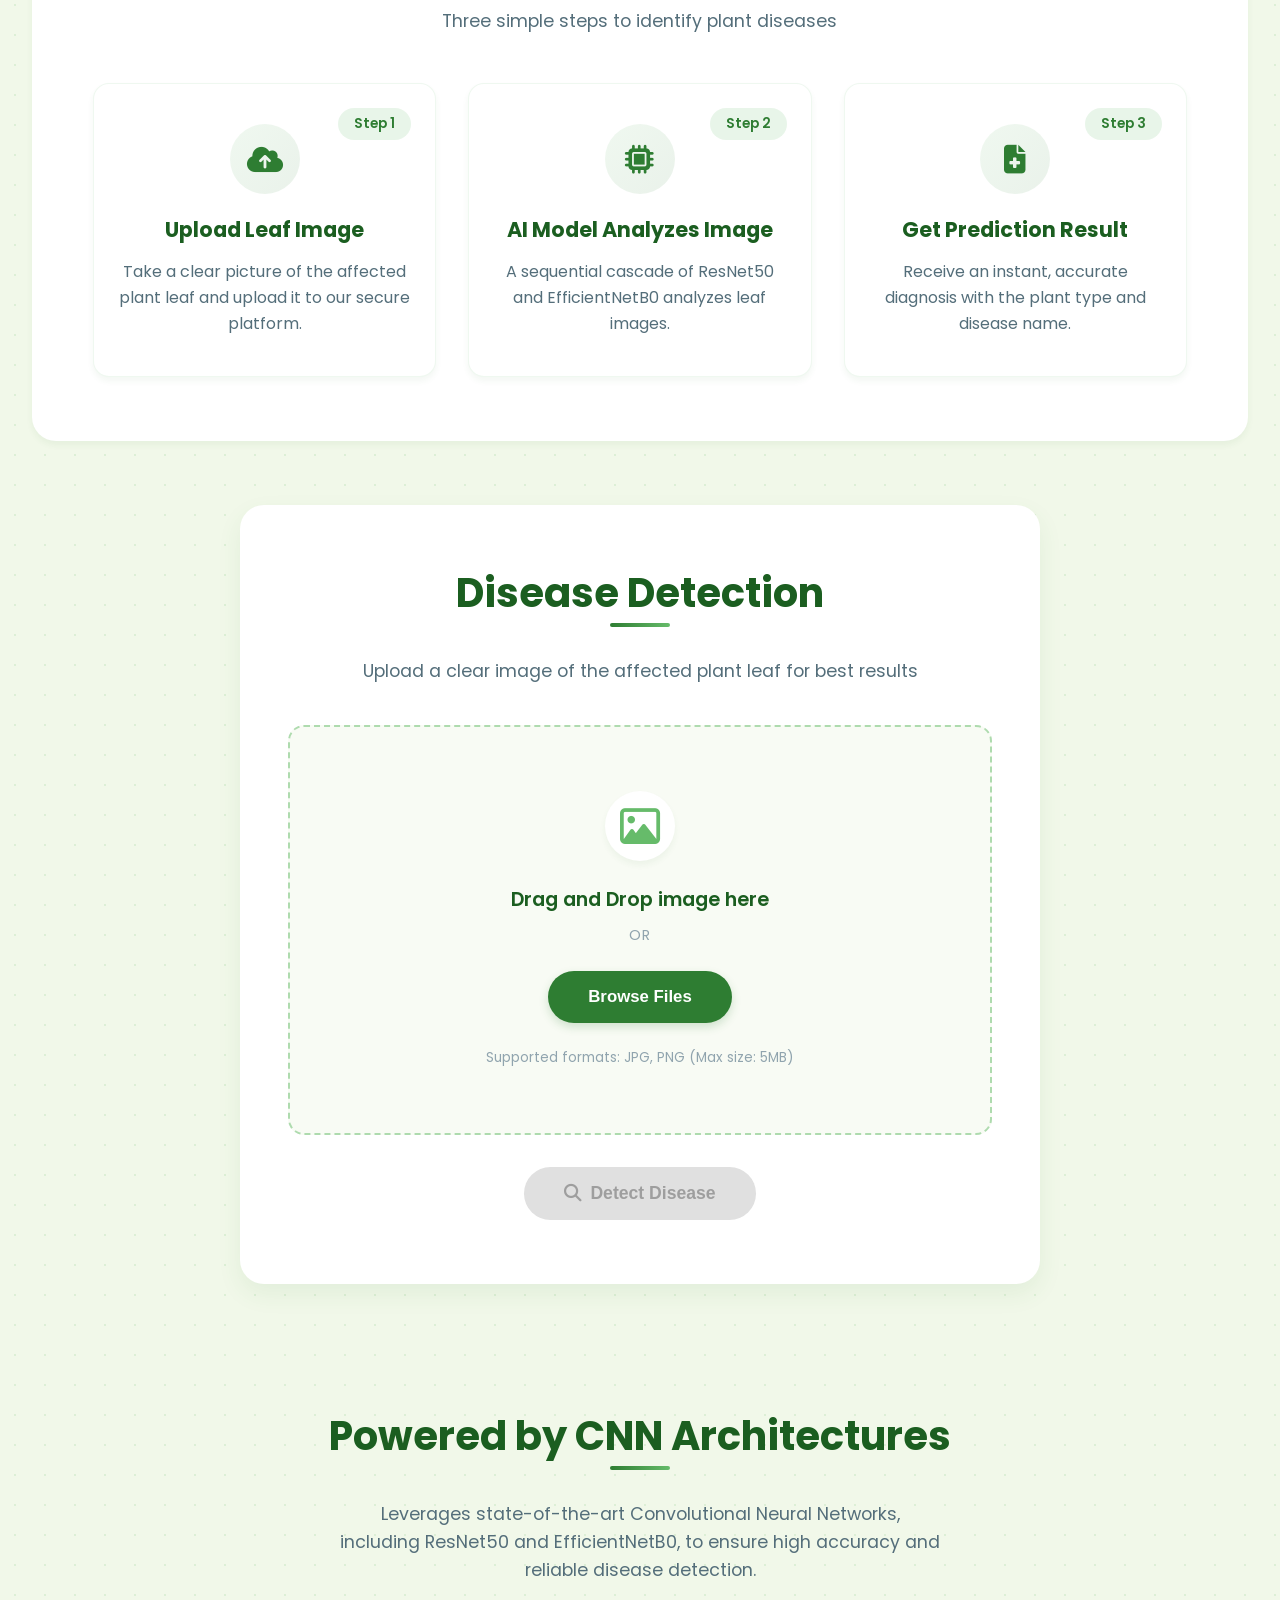
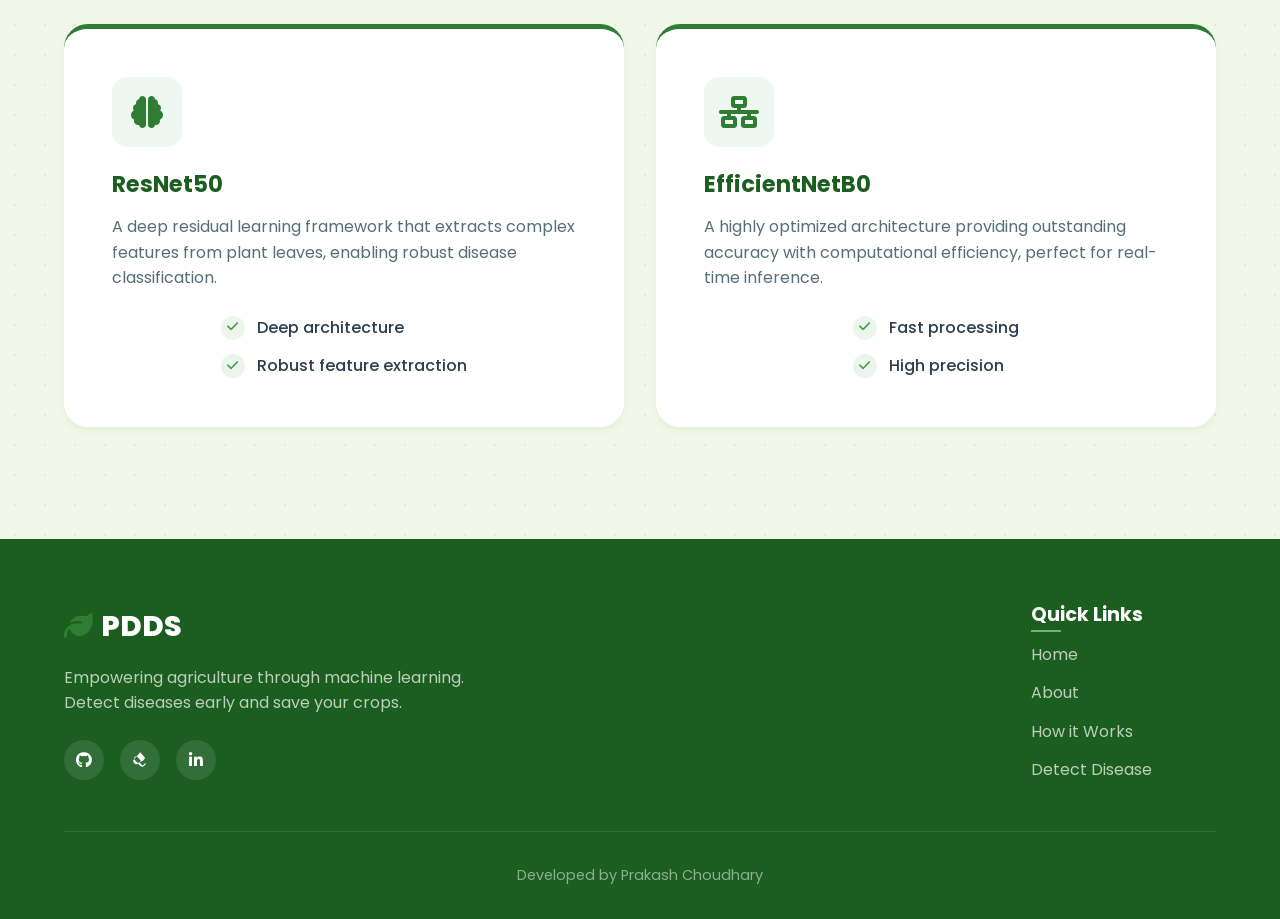
==== commit 93022b2e: "Add latest assets, update footer links, and add LeetCode logo" ====
--- a/frontend/index.html
+++ b/frontend/index.html
@@ -242,7 +242,7 @@
                         <div class="analysis-item">
                             <h4 class="analysis-title">Confidence Comparison</h4>
                             <div class="analysis-img-wrapper">
-                                <img src="../Images/confidence_comparison.png" alt="Confidence Comparison"
+                                <img src="assets/images/confidence_comparison.png" alt="Confidence Comparison"
                                     loading="lazy">
                             </div>
                             <p class="analysis-desc">Comparison between Stage-1 (ResNet50) and Stage-2 (EfficientNetB0)
@@ -252,15 +252,16 @@
                         <div class="analysis-item">
                             <h4 class="analysis-title">ResNet50 Training History</h4>
                             <div class="analysis-img-wrapper">
-                                <img src="../Images/resnet_history.png" alt="ResNet50 History" loading="lazy">
+                                <img src="assets/images/resnet_history.png" alt="ResNet50 History" loading="lazy">
                             </div>
                             <p class="analysis-desc">Training and validation accuracy/loss over epochs.</p>
                         </div>
 
                         <div class="analysis-item">
                             <h4 class="analysis-title">EfficientNet Training History</h4>
-                            <div class="analysis-img-wrapper">
-                                <img src="../Images/efficientnet_history.png" alt="EfficientNet History" loading="lazy">
+                            <div imagesclass="analysis-img-wrapper">
+                                <img src="assets/images/efficientnet_history.png" alt="EfficientNet History"
+                                    loading="lazy">
                             </div>
                             <p class="analysis-desc">Training and validation accuracy/loss over epochs.</p>
                         </div>
@@ -268,7 +269,7 @@
                         <div class="analysis-item">
                             <h4 class="analysis-title">Sample Prediction</h4>
                             <div class="analysis-img-wrapper">
-                                <img src="../Images/sample_prediction.png" alt="Sample Prediction" loading="lazy">
+                                <img src="assets/images/sample_prediction.png" alt="Sample Prediction" loading="lazy">
                             </div>
                             <p class="analysis-desc">Example of how our models predict and categorize a diseased leaf.
                             </p>
@@ -277,7 +278,7 @@
                         <div class="analysis-item">
                             <h4 class="analysis-title">Batch Predictions</h4>
                             <div class="analysis-img-wrapper">
-                                <img src="../Images/batch_predictions.png" alt="Batch Predictions" loading="lazy">
+                                <img src="assets/images/batch_predictions.png" alt="Batch Predictions" loading="lazy">
                             </div>
                             <p class="analysis-desc">Robust visualization of the model processing multiple images
                                 concurrently.</p>
@@ -285,7 +286,7 @@
                         <div class="analysis-item">
                             <h4 class="analysis-title">ResNet50 Confusion Matrix</h4>
                             <div class="analysis-img-wrapper">
-                                <img src="../Images/resnet_confusion_matrix.png" alt="ResNet50 Confusion Matrix"
+                                <img src="assets/images/resnet_confusion_matrix.png" alt="ResNet50 Confusion Matrix"
                                     loading="lazy">
                             </div>
                             <p class="analysis-desc">Detailed performance matrix for our robust feature extraction
@@ -295,7 +296,7 @@
                         <div class="analysis-item">
                             <h4 class="analysis-title">EfficientNetB0 Confusion Matrix</h4>
                             <div class="analysis-img-wrapper">
-                                <img src="../Images/efficientnet_confusion_matrix.png"
+                                <img src="assets/images/efficientnet_confusion_matrix.png"
                                     alt="EfficientNetB0 Confusion Matrix" loading="lazy">
                             </div>
                             <p class="analysis-desc">Breakdown of classification accuracy for the high-precision stage 2
@@ -358,9 +359,15 @@
                     <p class="footer-desc">Empowering agriculture through machine learning. Detect diseases early and
                         save your crops.</p>
                     <div class="social-links">
-                        <a href="#" class="social-icon"><i class="fa-brands fa-github"></i></a>
-                        <a href="#" class="social-icon"><i class="fa-brands fa-twitter"></i></a>
-                        <a href="#" class="social-icon"><i class="fa-brands fa-linkedin-in"></i></a>
+                        <a href="http://github.com/prakash88277/" class="social-icon"><i
+                                class="fa-brands fa-github"></i></a>
+                        <a href="https://leetcode.com/u/Prakash88277/" class="social-icon" aria-label="LeetCode">
+                            <svg viewBox="0 0 24 24" width="1em" height="1em" fill="currentColor" style="vertical-align: -0.125em;">
+                                <path d="M13.483 0a1.374 1.374 0 0 0-.961.438L7.116 6.226l-3.854 4.126a5.266 5.266 0 0 0-1.209 2.104 5.35 5.35 0 0 0-.125 1.516 5.327 5.327 0 0 0 .766 2.073 5.273 5.273 0 0 0 1.526 1.59 5.266 5.266 0 0 0 2.104.757 5.35 5.35 0 0 0 1.516 0 5.327 5.327 0 0 0 2.073-.766l4.26-3.854.438-.961.438-.961-4.26 3.854c-.4.36-.938.56-1.503.56s-1.103-.2-1.503-.56l-3.854-4.126a3.155 3.155 0 0 1-.722-1.259 3.208 3.208 0 0 1-.075-.909 3.195 3.195 0 0 1 .458-1.242 3.161 3.161 0 0 1 .914-.953 3.155 3.155 0 0 1 1.259-.454 3.208 3.208 0 0 1 .909.075 3.195 3.195 0 0 1 1.242.458l5.405 5.787c.4.428.938.666 1.503.666s1.103-.238 1.503-.666l2.325-2.489c.4-.428.625-1.006.625-1.611s-.225-1.183-.625-1.611l-5.068-5.426a1.374 1.374 0 0 0-.961-.438zM20.811 16.323a1.374 1.374 0 0 0-.961.438l-2.325 2.489c-.4.428-.938.666-1.503.666s-1.103-.238-1.503-.666l-2.325-2.489a1.374 1.374 0 0 0-1.922 0 1.374 1.374 0 0 0 0 1.922l2.325 2.489a3.864 3.864 0 0 0 2.654 1.135 3.864 3.864 0 0 0 2.654-1.135l2.325-2.489a1.374 1.374 0 0 0 0-1.922 1.374 1.374 0 0 0-.922-.438z"/>
+                            </svg>
+                        </a>
+                        <a href="https://www.linkedin.com/in/prakash88277" class="social-icon"><i
+                                class="fa-brands fa-linkedin-in"></i></a>
                     </div>
                 </div>
 
@@ -378,7 +385,7 @@
                 </div>
             </div>
             <div class="footer-bottom">
-                <p>Developed by Ms.Yogita Vitthal Badgujar</p>
+                <p>Developed by Prakash Choudhary</p>
             </div>
         </div>
     </footer>
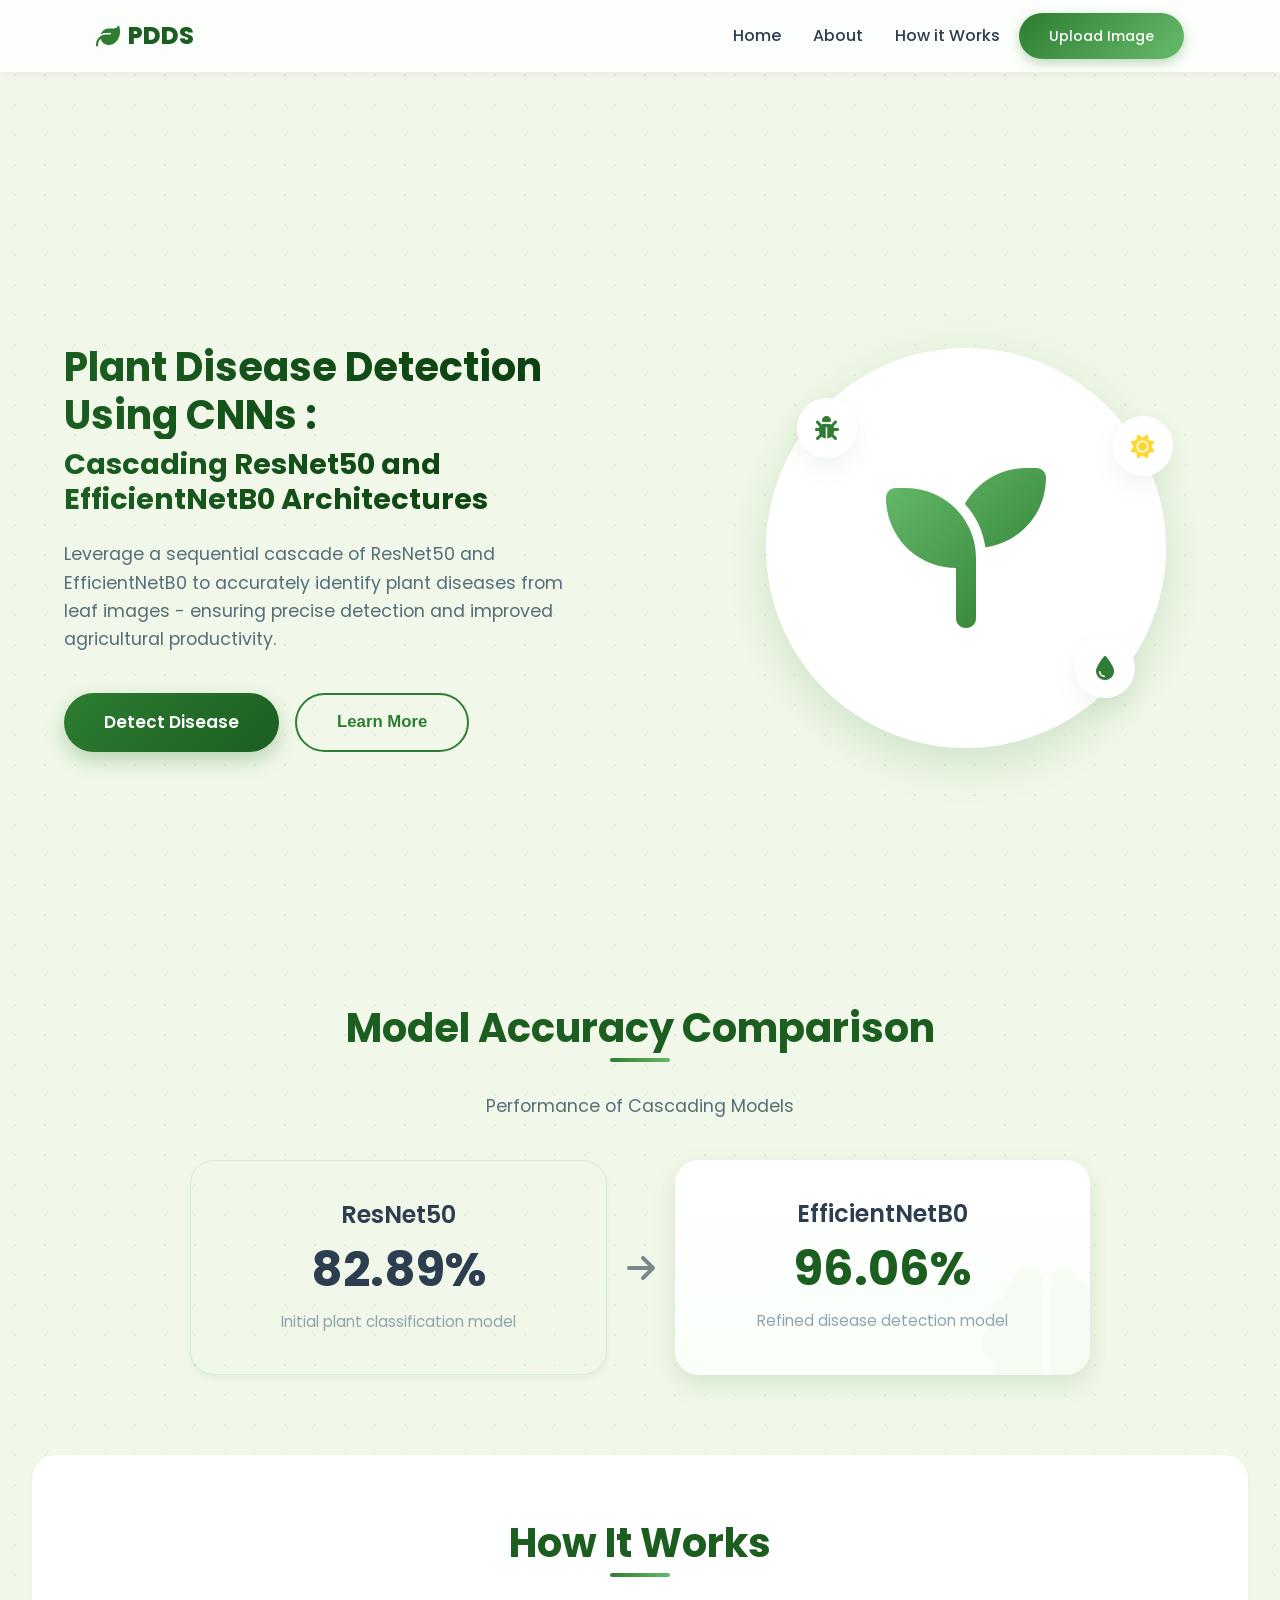
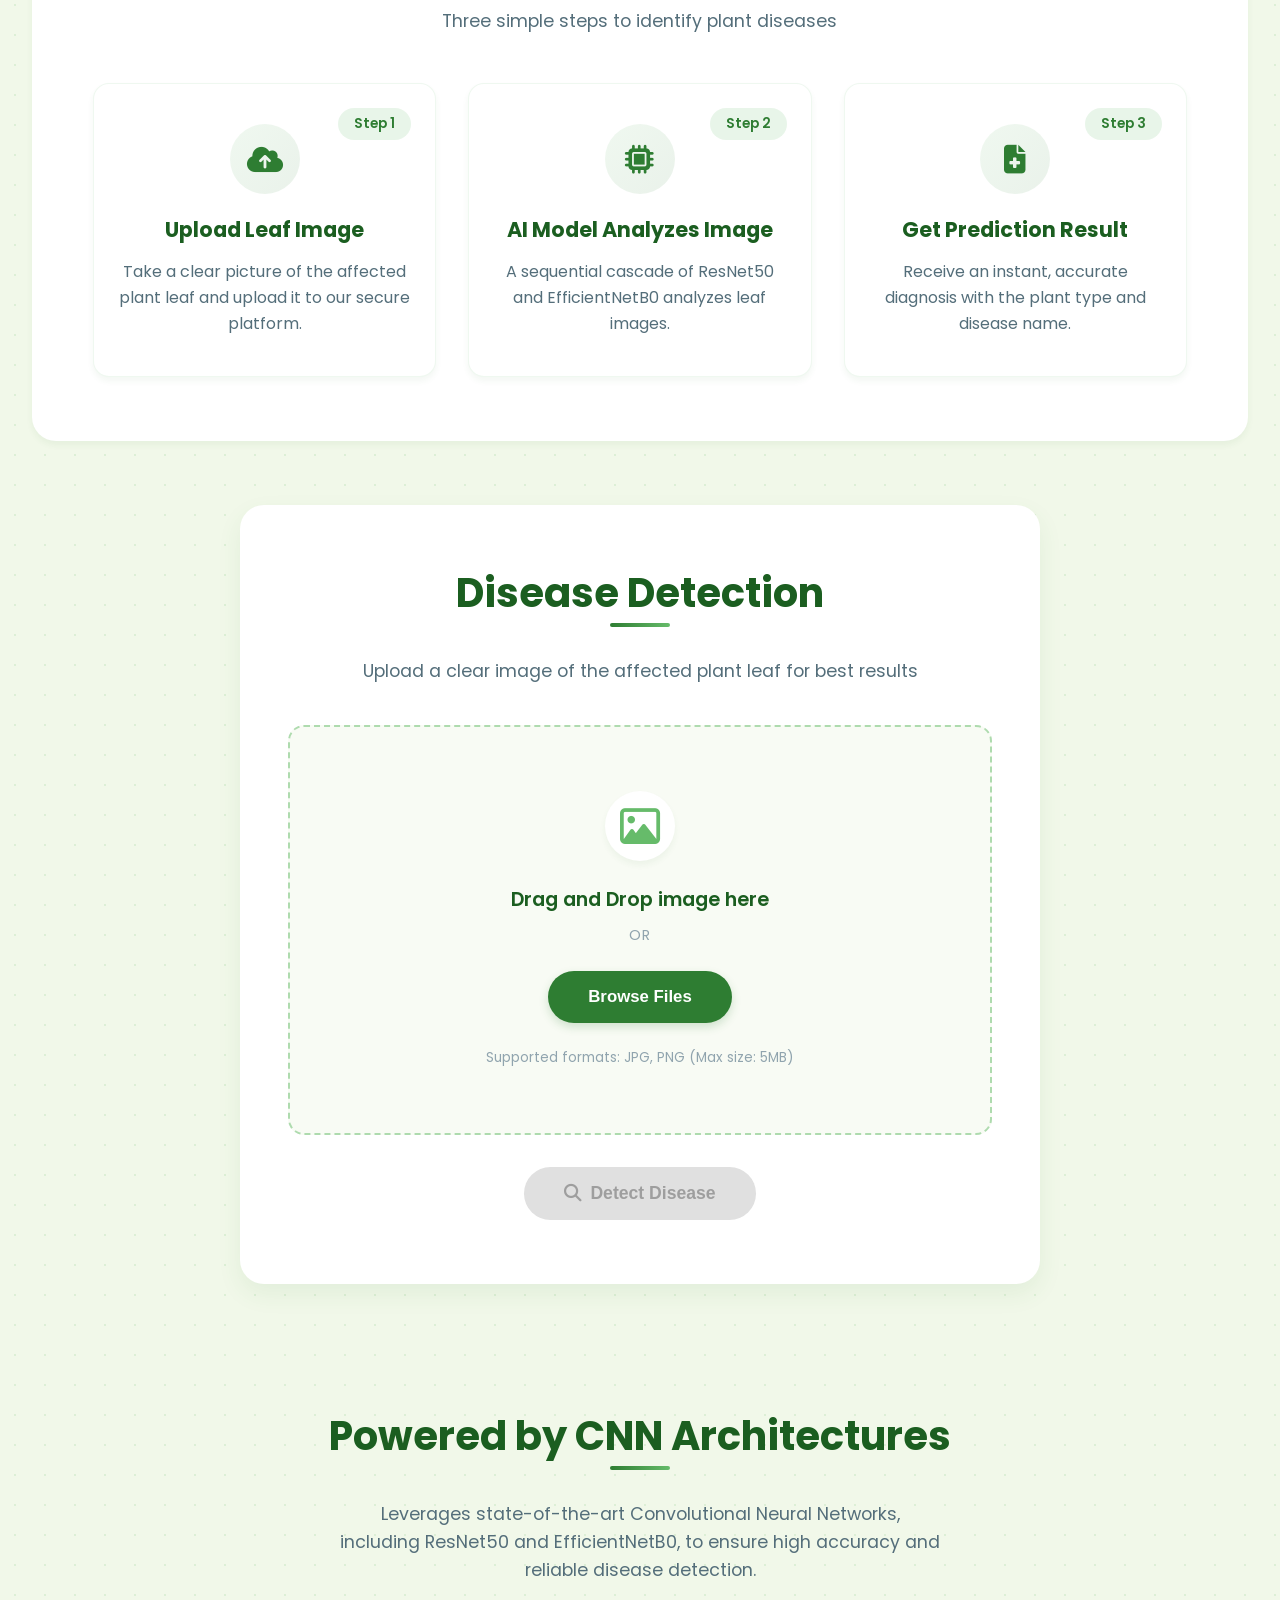
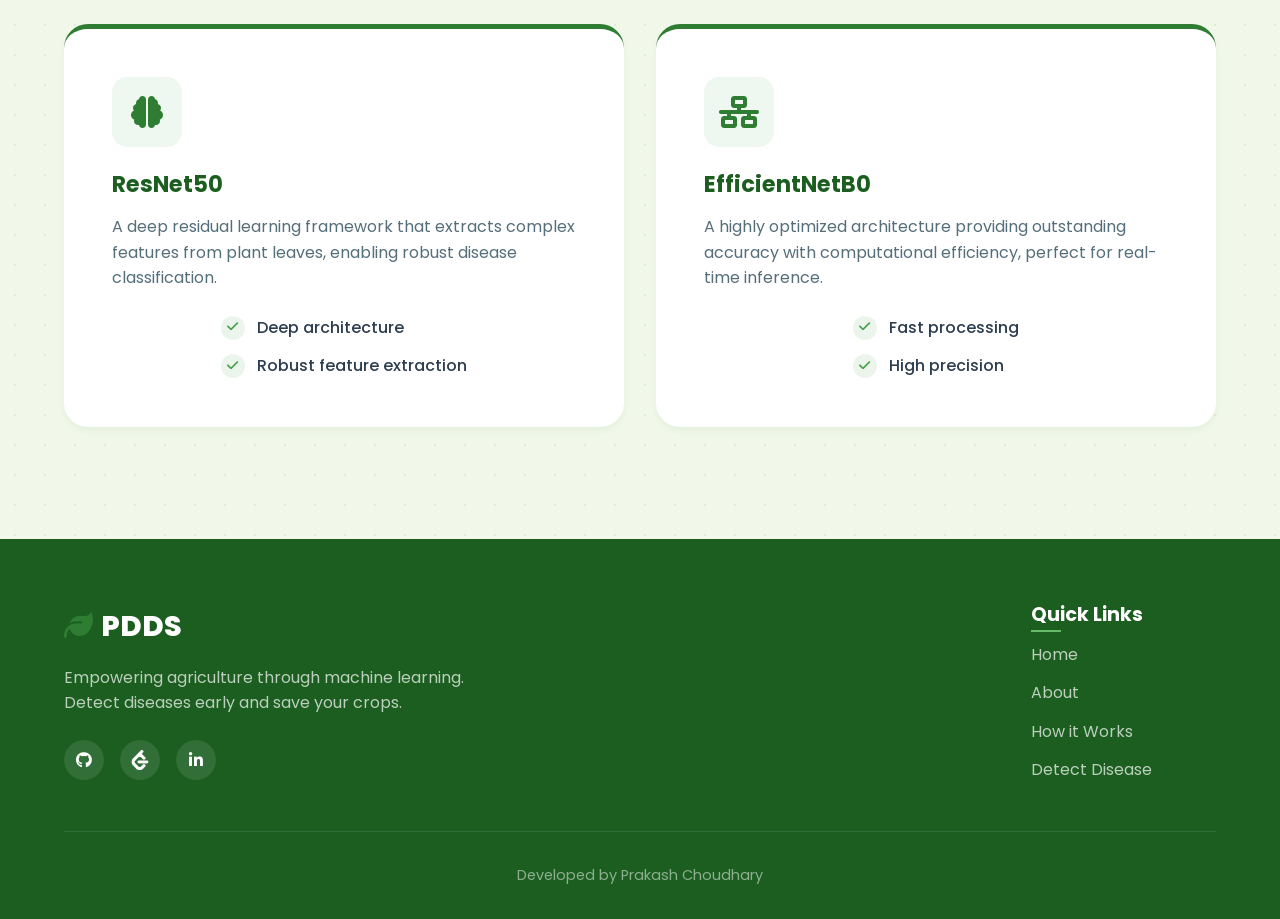
==== commit 9e425e9a: "Change in UI and add Links." ====
--- a/frontend/index.html
+++ b/frontend/index.html
@@ -361,11 +361,8 @@
                     <div class="social-links">
                         <a href="http://github.com/prakash88277/" class="social-icon"><i
                                 class="fa-brands fa-github"></i></a>
-                        <a href="https://leetcode.com/u/Prakash88277/" class="social-icon" aria-label="LeetCode">
-                            <svg viewBox="0 0 24 24" width="1em" height="1em" fill="currentColor" style="vertical-align: -0.125em;">
-                                <path d="M13.483 0a1.374 1.374 0 0 0-.961.438L7.116 6.226l-3.854 4.126a5.266 5.266 0 0 0-1.209 2.104 5.35 5.35 0 0 0-.125 1.516 5.327 5.327 0 0 0 .766 2.073 5.273 5.273 0 0 0 1.526 1.59 5.266 5.266 0 0 0 2.104.757 5.35 5.35 0 0 0 1.516 0 5.327 5.327 0 0 0 2.073-.766l4.26-3.854.438-.961.438-.961-4.26 3.854c-.4.36-.938.56-1.503.56s-1.103-.2-1.503-.56l-3.854-4.126a3.155 3.155 0 0 1-.722-1.259 3.208 3.208 0 0 1-.075-.909 3.195 3.195 0 0 1 .458-1.242 3.161 3.161 0 0 1 .914-.953 3.155 3.155 0 0 1 1.259-.454 3.208 3.208 0 0 1 .909.075 3.195 3.195 0 0 1 1.242.458l5.405 5.787c.4.428.938.666 1.503.666s1.103-.238 1.503-.666l2.325-2.489c.4-.428.625-1.006.625-1.611s-.225-1.183-.625-1.611l-5.068-5.426a1.374 1.374 0 0 0-.961-.438zM20.811 16.323a1.374 1.374 0 0 0-.961.438l-2.325 2.489c-.4.428-.938.666-1.503.666s-1.103-.238-1.503-.666l-2.325-2.489a1.374 1.374 0 0 0-1.922 0 1.374 1.374 0 0 0 0 1.922l2.325 2.489a3.864 3.864 0 0 0 2.654 1.135 3.864 3.864 0 0 0 2.654-1.135l2.325-2.489a1.374 1.374 0 0 0 0-1.922 1.374 1.374 0 0 0-.922-.438z"/>
-                            </svg>
-                        </a>
+                        <a href="https://leetcode.com/u/Prakash88277/" class="social-icon"><i class="fa-brands"><img
+                                    src="assets/icons/leetcode.png" alt="LeetCode"></i></a>
                         <a href="https://www.linkedin.com/in/prakash88277" class="social-icon"><i
                                 class="fa-brands fa-linkedin-in"></i></a>
                     </div>
--- a/frontend/css/styles.css
+++ b/frontend/css/styles.css
@@ -1077,6 +1077,14 @@
 .social-icon:hover {
     background: var(--light-green);
     transform: translateY(-3px);
+}
+
+.social-icon img {
+    width: 20px;
+    height: 20px;
+    object-fit: contain;
+    filter: brightness(0) invert(1);
+    transition: var(--transition);
 }
 
 .footer-links {
